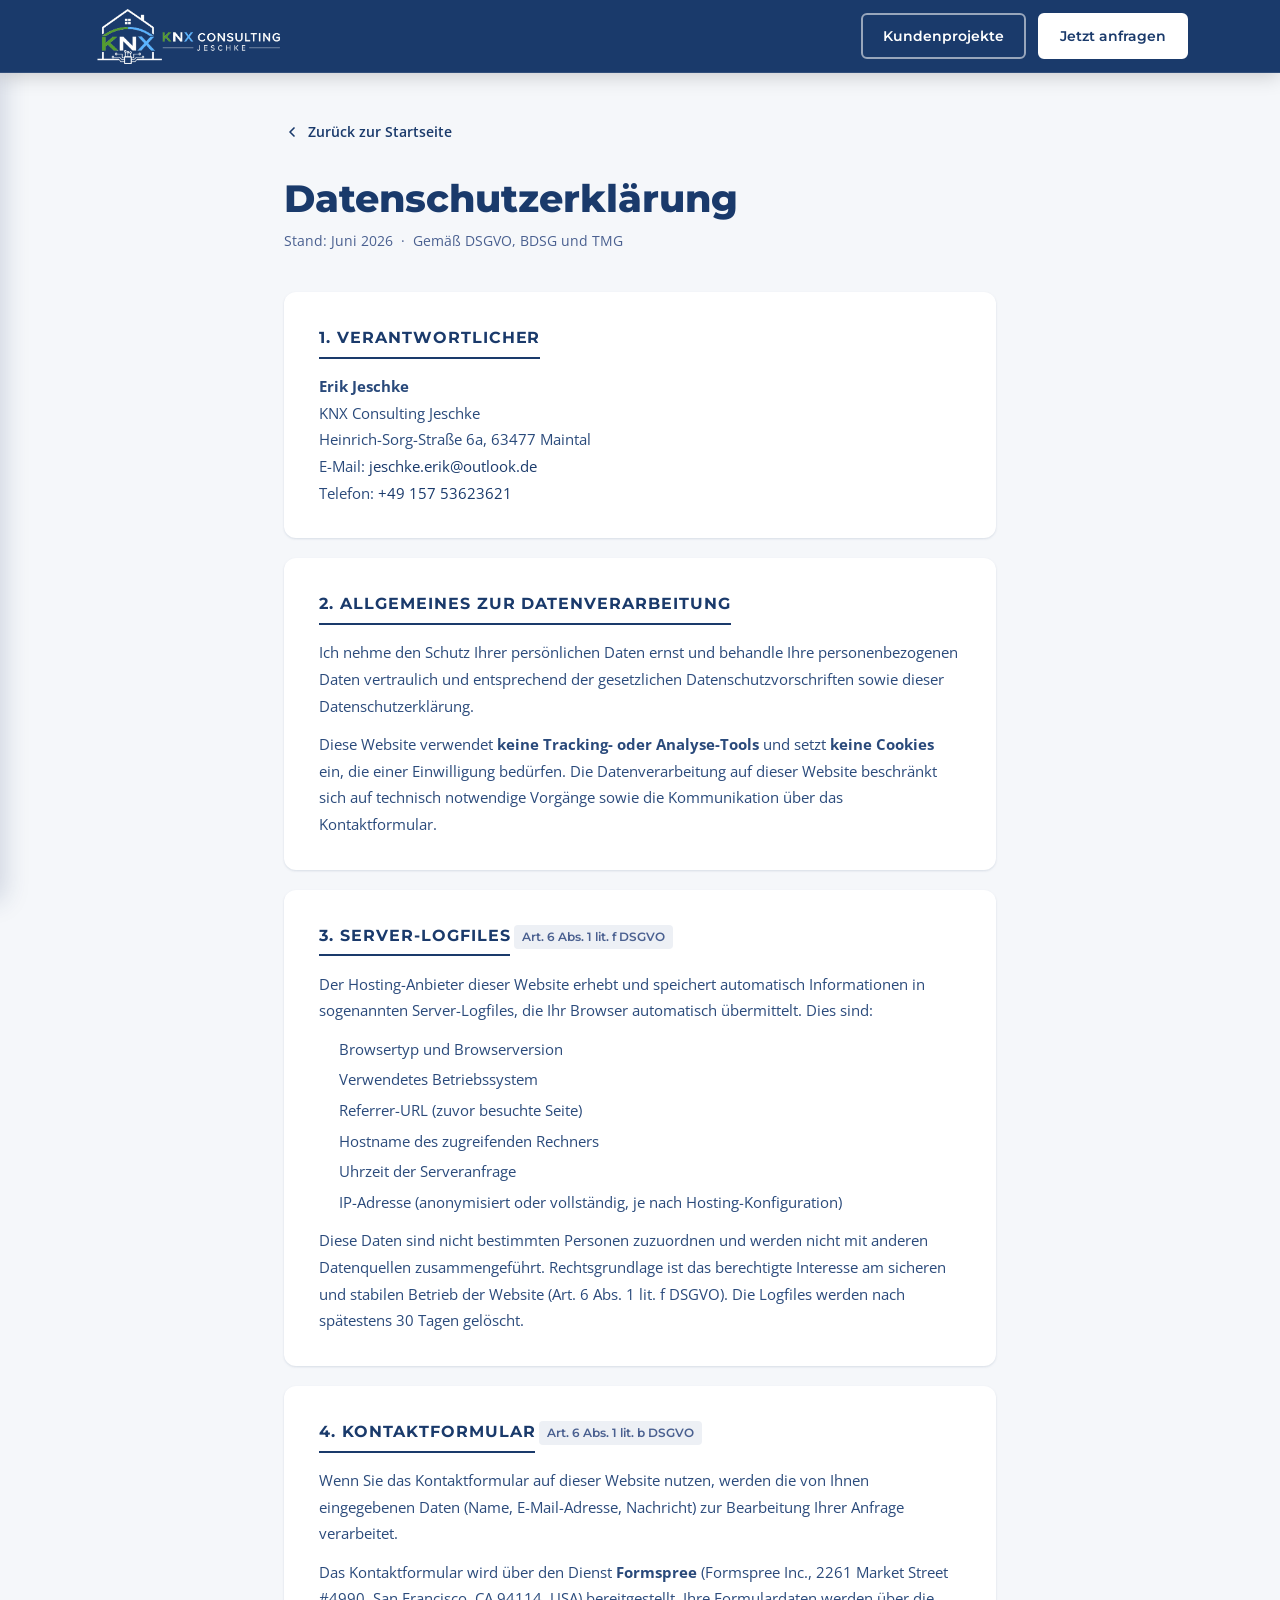
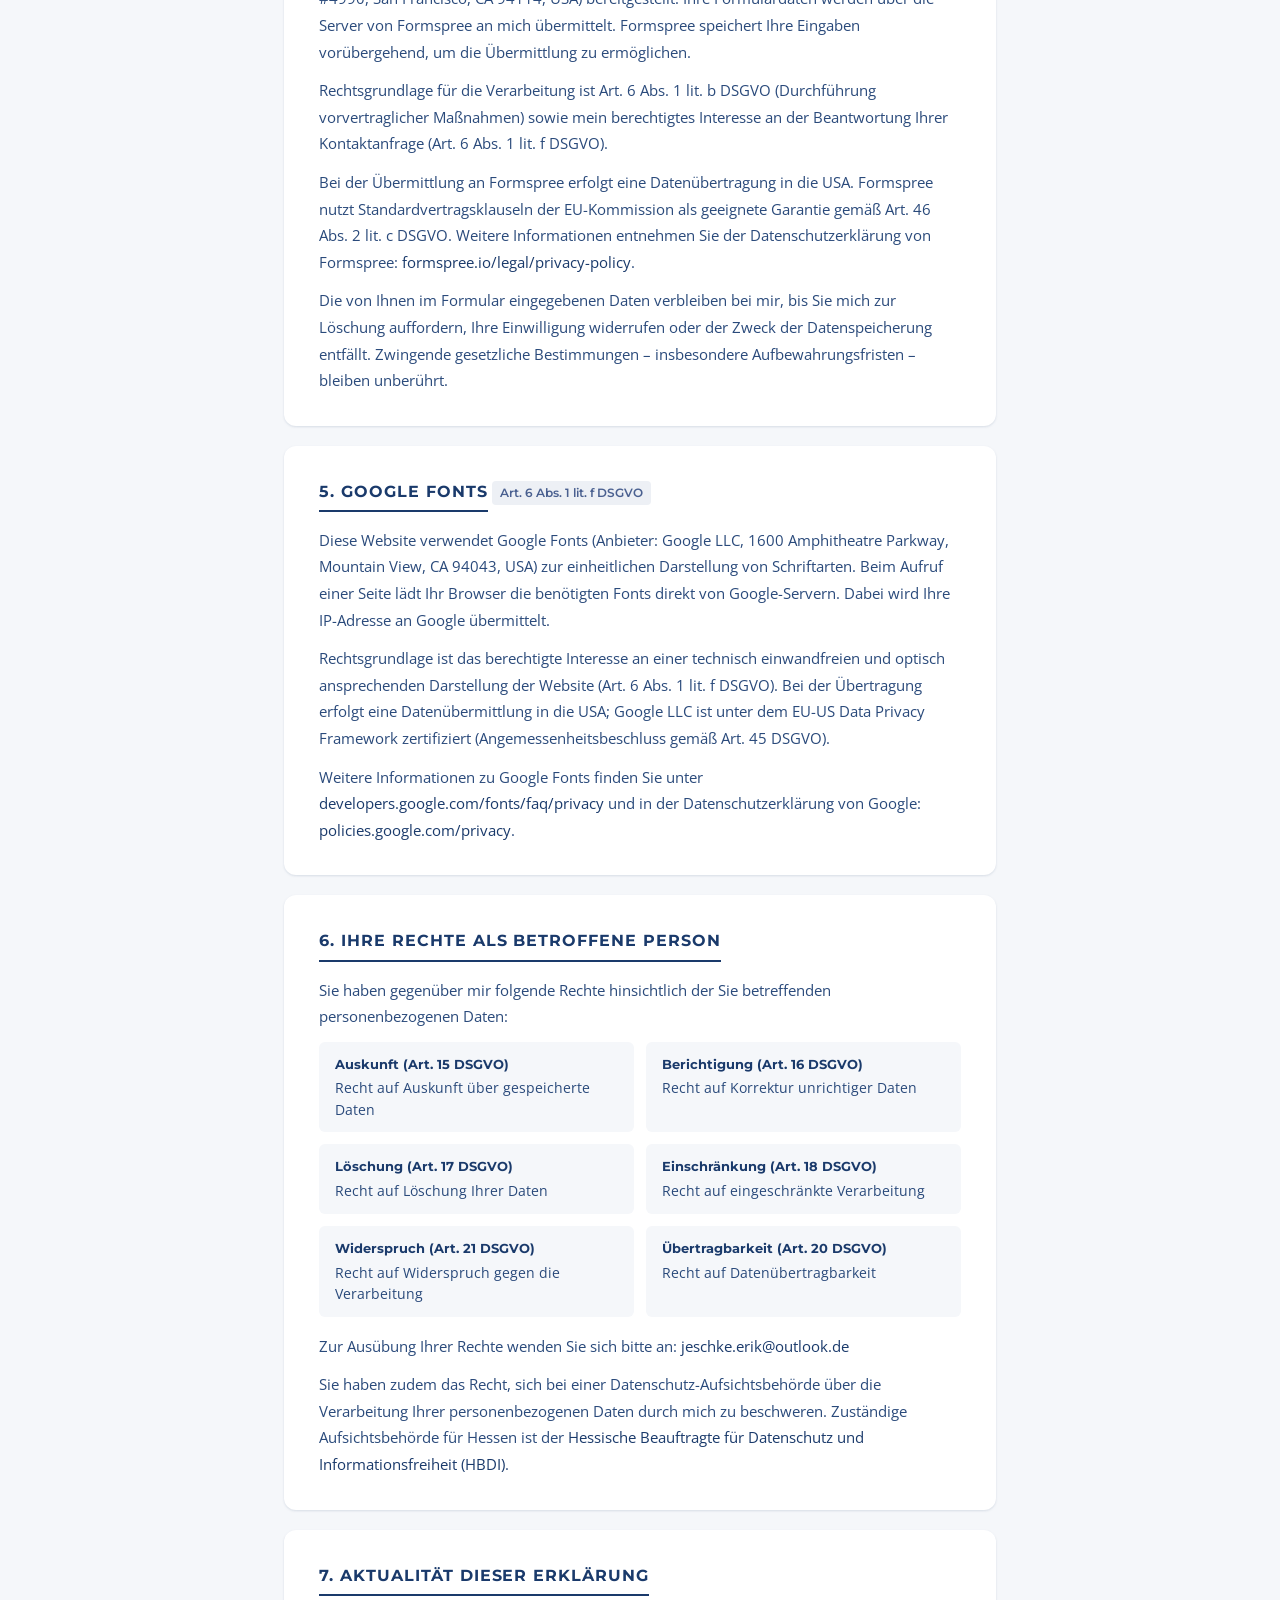
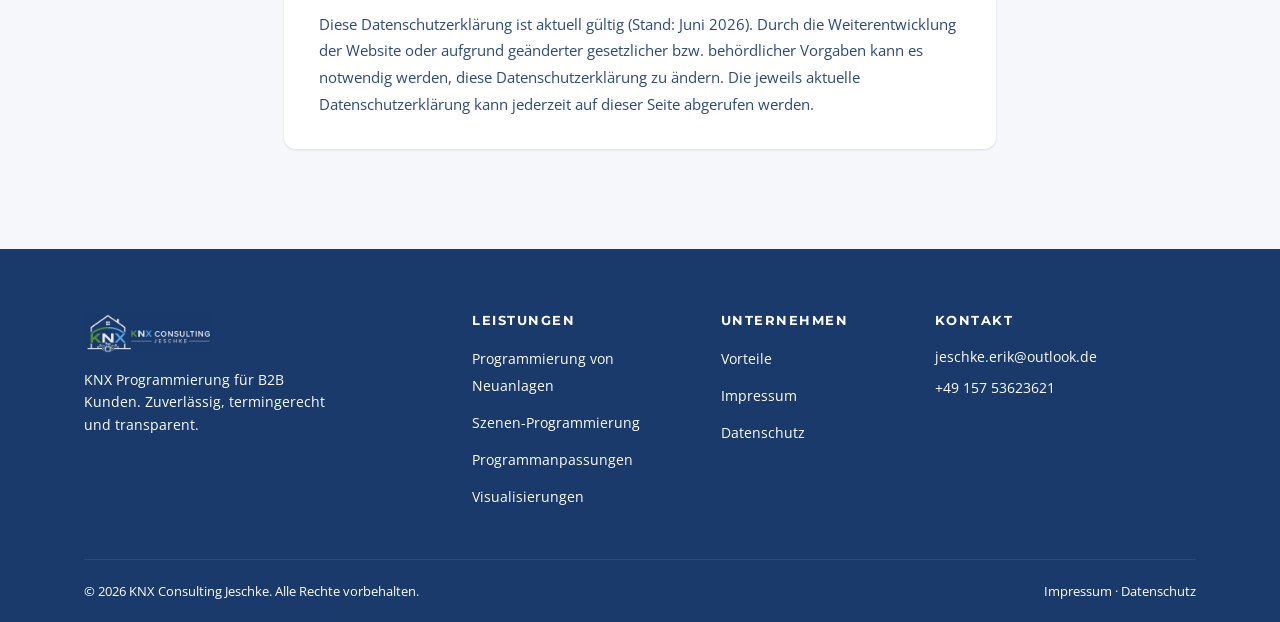
==== datenschutz.html @ ccdf9602 "B2B-Rebranding: neuer Hero-Header und Leistungen angepasst Header, Meta-Tags und Footer-Texte auf "K" ====
<!DOCTYPE html>
<html lang="de">
<head>
    <meta charset="UTF-8">
    <meta name="viewport" content="width=device-width, initial-scale=1.0">
    <link rel="icon" type="image/png" href="assets/logo-square.png">
    <link rel="apple-touch-icon" href="assets/logo-square.png">
    <title>Datenschutzerklärung | KNX Consulting Jeschke</title>
    <meta name="description" content="Datenschutzerklärung von KNX Consulting Jeschke gemäß DSGVO.">
    <meta name="robots" content="noindex, follow">
    <meta name="theme-color" content="#ffffff">
    <meta name="color-scheme" content="light">
    <link rel="canonical" href="https://knx-consulting-jeschke.de/datenschutz.html">
    <link rel="preconnect" href="https://fonts.googleapis.com">
    <link rel="preconnect" href="https://fonts.gstatic.com" crossorigin>
    <link href="https://fonts.googleapis.com/css2?family=Montserrat:wght@400;600;700;800&family=Open+Sans:wght@400;500;600&display=swap" rel="stylesheet">
    <link rel="stylesheet" href="style.css?v=15">
    <style>
        .legal-page {
            padding: 120px 0 80px;
            min-height: 70vh;
            background: var(--gray-50);
        }
        .legal-page .container {
            max-width: 760px;
        }
        .legal-page h1 {
            font-family: 'Montserrat', sans-serif;
            font-size: clamp(1.8rem, 4vw, 2.4rem);
            font-weight: 800;
            color: var(--navy);
            margin-bottom: 0.4rem;
        }
        .legal-page .legal-updated {
            font-size: 0.85rem;
            color: var(--text-light);
            margin-bottom: 2.5rem;
        }
        .legal-section {
            background: var(--white);
            border-radius: var(--radius-md);
            padding: 2rem 2.2rem;
            margin-bottom: 1.25rem;
            box-shadow: var(--shadow-sm);
        }
        .legal-section h2 {
            font-family: 'Montserrat', sans-serif;
            font-size: 1rem;
            font-weight: 700;
            color: var(--navy);
            text-transform: uppercase;
            letter-spacing: 0.06em;
            margin-bottom: 0.9rem;
            padding-bottom: 0.6rem;
            border-bottom: 2px solid var(--navy);
            display: inline-block;
        }
        .legal-section p {
            font-size: 0.95rem;
            color: var(--text-body);
            line-height: 1.75;
            margin-bottom: 0.75rem;
        }
        .legal-section p:last-child {
            margin-bottom: 0;
        }
        .legal-section ul {
            margin: 0.5rem 0 0.75rem 1.25rem;
            font-size: 0.95rem;
            color: var(--text-body);
            line-height: 1.75;
        }
        .legal-section ul li {
            margin-bottom: 0.25rem;
        }
        .legal-section a {
            color: var(--navy);
            text-decoration: none;
        }
        .legal-section a:hover {
            text-decoration: underline;
        }
        .legal-section .tag {
            display: inline-block;
            font-size: 0.75rem;
            font-weight: 600;
            font-family: 'Montserrat', sans-serif;
            background: var(--gray-100);
            color: var(--text-light);
            border-radius: 4px;
            padding: 2px 8px;
            margin-bottom: 0.6rem;
        }
        .legal-section .tag.green {
            background: rgba(26,58,107,0.08);
            color: var(--navy);
        }
        .legal-back {
            display: inline-flex;
            align-items: center;
            gap: 0.5rem;
            margin-bottom: 2rem;
            font-size: 0.9rem;
            font-weight: 600;
            color: var(--navy);
            text-decoration: none;
            transition: var(--transition);
        }
        .legal-back:hover {
            color: var(--navy-mid);
        }
        .rights-grid {
            display: grid;
            grid-template-columns: repeat(auto-fit, minmax(220px, 1fr));
            gap: 0.75rem;
            margin-top: 0.5rem;
        }
        .right-item {
            background: var(--gray-50);
            border-radius: var(--radius-sm);
            padding: 0.8rem 1rem;
            font-size: 0.88rem;
            color: var(--text-body);
            line-height: 1.5;
        }
        .right-item strong {
            display: block;
            color: var(--navy);
            font-family: 'Montserrat', sans-serif;
            font-size: 0.82rem;
            margin-bottom: 0.2rem;
        }
    </style>
</head>
<body>

    <!-- NAVIGATION -->
    <nav class="navbar scrolled" id="navbar">
        <div class="nav-container">
            <a href="index.html" class="nav-logo">
                <img src="assets/logo-wide-blue.png?v=2" alt="KNX Consulting Jeschke">
            </a>
            <div class="nav-actions">
                <a href="kundenprojekte.html" class="nav-btn-ghost">Kundenprojekte</a>
                <a href="index.html#kontakt" class="nav-btn-primary">Jetzt anfragen</a>
            </div>
            <button class="nav-toggle" id="navToggle" aria-label="Menü öffnen" aria-expanded="false">
                <span></span><span></span><span></span>
            </button>
        </div>
    </nav>
    <div class="nav-overlay" id="navOverlay"></div>
    <div class="nav-drawer" id="navDrawer">
        <div class="nav-drawer-header">
            <img src="assets/logo-wide-blue.png?v=2" alt="KNX Consulting Jeschke" class="nav-drawer-logo">
            <button class="nav-drawer-close" id="navClose" aria-label="Menü schließen">✕</button>
        </div>
        <nav class="nav-drawer-links">
            <a href="kundenprojekte.html" class="nav-drawer-link">Kundenprojekte</a>
            <a href="index.html#kontakt" class="nav-drawer-link primary">Jetzt anfragen</a>
        </nav>
    </div>

    <main class="legal-page">
        <div class="container">

            <a href="index.html" class="legal-back">
                <svg width="16" height="16" viewBox="0 0 24 24" fill="none" stroke="currentColor" stroke-width="2.5" stroke-linecap="round" stroke-linejoin="round"><polyline points="15 18 9 12 15 6"/></svg>
                Zurück zur Startseite
            </a>

            <h1>Datenschutzerklärung</h1>
            <p class="legal-updated">Stand: Juni 2026 &nbsp;·&nbsp; Gemäß DSGVO, BDSG und TMG</p>

            <!-- 1. Verantwortlicher -->
            <div class="legal-section">
                <h2>1. Verantwortlicher</h2>
                <p>
                    <strong>Erik Jeschke</strong><br>
                    KNX Consulting Jeschke<br>
                    Heinrich-Sorg-Straße 6a, 63477 Maintal<br>
                    E-Mail: <a href="mailto:jeschke.erik@outlook.de">jeschke.erik@outlook.de</a><br>
                    Telefon: <a href="tel:+4915753623621">+49 157 53623621</a>
                </p>
            </div>

            <!-- 2. Allgemeines -->
            <div class="legal-section">
                <h2>2. Allgemeines zur Datenverarbeitung</h2>
                <p>Ich nehme den Schutz Ihrer persönlichen Daten ernst und behandle Ihre personenbezogenen Daten vertraulich und entsprechend der gesetzlichen Datenschutzvorschriften sowie dieser Datenschutzerklärung.</p>
                <p>Diese Website verwendet <strong>keine Tracking- oder Analyse-Tools</strong> und setzt <strong>keine Cookies</strong> ein, die einer Einwilligung bedürfen. Die Datenverarbeitung auf dieser Website beschränkt sich auf technisch notwendige Vorgänge sowie die Kommunikation über das Kontaktformular.</p>
            </div>

            <!-- 3. Server-Logfiles -->
            <div class="legal-section">
                <h2>3. Server-Logfiles</h2>
                <span class="tag">Art. 6 Abs. 1 lit. f DSGVO</span>
                <p>Der Hosting-Anbieter dieser Website erhebt und speichert automatisch Informationen in sogenannten Server-Logfiles, die Ihr Browser automatisch übermittelt. Dies sind:</p>
                <ul>
                    <li>Browsertyp und Browserversion</li>
                    <li>Verwendetes Betriebssystem</li>
                    <li>Referrer-URL (zuvor besuchte Seite)</li>
                    <li>Hostname des zugreifenden Rechners</li>
                    <li>Uhrzeit der Serveranfrage</li>
                    <li>IP-Adresse (anonymisiert oder vollständig, je nach Hosting-Konfiguration)</li>
                </ul>
                <p>Diese Daten sind nicht bestimmten Personen zuzuordnen und werden nicht mit anderen Datenquellen zusammengeführt. Rechtsgrundlage ist das berechtigte Interesse am sicheren und stabilen Betrieb der Website (Art. 6 Abs. 1 lit. f DSGVO). Die Logfiles werden nach spätestens 30 Tagen gelöscht.</p>
            </div>

            <!-- 4. Kontaktformular (Formspree) -->
            <div class="legal-section">
                <h2>4. Kontaktformular</h2>
                <span class="tag">Art. 6 Abs. 1 lit. b DSGVO</span>
                <p>Wenn Sie das Kontaktformular auf dieser Website nutzen, werden die von Ihnen eingegebenen Daten (Name, E-Mail-Adresse, Nachricht) zur Bearbeitung Ihrer Anfrage verarbeitet.</p>
                <p>Das Kontaktformular wird über den Dienst <strong>Formspree</strong> (Formspree Inc., 2261 Market Street #4990, San Francisco, CA 94114, USA) bereitgestellt. Ihre Formulardaten werden über die Server von Formspree an mich übermittelt. Formspree speichert Ihre Eingaben vorübergehend, um die Übermittlung zu ermöglichen.</p>
                <p>Rechtsgrundlage für die Verarbeitung ist Art. 6 Abs. 1 lit. b DSGVO (Durchführung vorvertraglicher Maßnahmen) sowie mein berechtigtes Interesse an der Beantwortung Ihrer Kontaktanfrage (Art. 6 Abs. 1 lit. f DSGVO).</p>
                <p>Bei der Übermittlung an Formspree erfolgt eine Datenübertragung in die USA. Formspree nutzt Standardvertragsklauseln der EU-Kommission als geeignete Garantie gemäß Art. 46 Abs. 2 lit. c DSGVO. Weitere Informationen entnehmen Sie der Datenschutzerklärung von Formspree: <a href="https://formspree.io/legal/privacy-policy" target="_blank" rel="noopener noreferrer">formspree.io/legal/privacy-policy</a>.</p>
                <p>Die von Ihnen im Formular eingegebenen Daten verbleiben bei mir, bis Sie mich zur Löschung auffordern, Ihre Einwilligung widerrufen oder der Zweck der Datenspeicherung entfällt. Zwingende gesetzliche Bestimmungen – insbesondere Aufbewahrungsfristen – bleiben unberührt.</p>
            </div>

            <!-- 5. Google Fonts -->
            <div class="legal-section">
                <h2>5. Google Fonts</h2>
                <span class="tag">Art. 6 Abs. 1 lit. f DSGVO</span>
                <p>Diese Website verwendet Google Fonts (Anbieter: Google LLC, 1600 Amphitheatre Parkway, Mountain View, CA 94043, USA) zur einheitlichen Darstellung von Schriftarten. Beim Aufruf einer Seite lädt Ihr Browser die benötigten Fonts direkt von Google-Servern. Dabei wird Ihre IP-Adresse an Google übermittelt.</p>
                <p>Rechtsgrundlage ist das berechtigte Interesse an einer technisch einwandfreien und optisch ansprechenden Darstellung der Website (Art. 6 Abs. 1 lit. f DSGVO). Bei der Übertragung erfolgt eine Datenübermittlung in die USA; Google LLC ist unter dem EU-US Data Privacy Framework zertifiziert (Angemessenheitsbeschluss gemäß Art. 45 DSGVO).</p>
                <p>Weitere Informationen zu Google Fonts finden Sie unter <a href="https://developers.google.com/fonts/faq/privacy" target="_blank" rel="noopener noreferrer">developers.google.com/fonts/faq/privacy</a> und in der Datenschutzerklärung von Google: <a href="https://policies.google.com/privacy" target="_blank" rel="noopener noreferrer">policies.google.com/privacy</a>.</p>
            </div>

            <!-- 6. Ihre Rechte -->
            <div class="legal-section">
                <h2>6. Ihre Rechte als betroffene Person</h2>
                <p>Sie haben gegenüber mir folgende Rechte hinsichtlich der Sie betreffenden personenbezogenen Daten:</p>
                <div class="rights-grid">
                    <div class="right-item">
                        <strong>Auskunft (Art. 15 DSGVO)</strong>
                        Recht auf Auskunft über gespeicherte Daten
                    </div>
                    <div class="right-item">
                        <strong>Berichtigung (Art. 16 DSGVO)</strong>
                        Recht auf Korrektur unrichtiger Daten
                    </div>
                    <div class="right-item">
                        <strong>Löschung (Art. 17 DSGVO)</strong>
                        Recht auf Löschung Ihrer Daten
                    </div>
                    <div class="right-item">
                        <strong>Einschränkung (Art. 18 DSGVO)</strong>
                        Recht auf eingeschränkte Verarbeitung
                    </div>
                    <div class="right-item">
                        <strong>Widerspruch (Art. 21 DSGVO)</strong>
                        Recht auf Widerspruch gegen die Verarbeitung
                    </div>
                    <div class="right-item">
                        <strong>Übertragbarkeit (Art. 20 DSGVO)</strong>
                        Recht auf Datenübertragbarkeit
                    </div>
                </div>
                <p style="margin-top: 1rem;">Zur Ausübung Ihrer Rechte wenden Sie sich bitte an: <a href="mailto:jeschke.erik@outlook.de">jeschke.erik@outlook.de</a></p>
                <p>Sie haben zudem das Recht, sich bei einer Datenschutz-Aufsichtsbehörde über die Verarbeitung Ihrer personenbezogenen Daten durch mich zu beschweren. Zuständige Aufsichtsbehörde für Hessen ist der <a href="https://datenschutz.hessen.de" target="_blank" rel="noopener noreferrer">Hessische Beauftragte für Datenschutz und Informationsfreiheit (HBDI)</a>.</p>
            </div>

            <!-- 7. Aktualität -->
            <div class="legal-section">
                <h2>7. Aktualität dieser Erklärung</h2>
                <p>Diese Datenschutzerklärung ist aktuell gültig (Stand: Juni 2026). Durch die Weiterentwicklung der Website oder aufgrund geänderter gesetzlicher bzw. behördlicher Vorgaben kann es notwendig werden, diese Datenschutzerklärung zu ändern. Die jeweils aktuelle Datenschutzerklärung kann jederzeit auf dieser Seite abgerufen werden.</p>
            </div>

        </div>
    </main>

    <!-- FOOTER -->
    <footer class="footer">
        <div class="container">
            <div class="footer-grid">
                <div class="footer-brand">
                    <img src="assets/logo-wide-blue.png?v=2" alt="KNX Consulting Jeschke" class="footer-logo">
                    <p>KNX Programmierung für B2B Kunden. Zuverlässig, termingerecht und transparent.</p>
                </div>
                <div class="footer-links">
                    <h4>Leistungen</h4>
                    <ul>
                        <li><a href="index.html#leistungen">Programmierung von Neuanlagen</a></li>
                        <li><a href="index.html#leistungen">Szenen-Programmierung</a></li>
                        <li><a href="index.html#leistungen">Programmanpassungen</a></li>
                        <li><a href="index.html#leistungen">Visualisierungen</a></li>
                    </ul>
                </div>
                <div class="footer-links">
                    <h4>Unternehmen</h4>
                    <ul>
                        <li><a href="index.html#vorteile">Vorteile</a></li>
                        <li><a href="impressum.html">Impressum</a></li>
                        <li><a href="datenschutz.html">Datenschutz</a></li>
                    </ul>
                </div>
                <div class="footer-contact">
                    <h4>Kontakt</h4>
                    <p><a href="mailto:jeschke.erik@outlook.de">jeschke.erik@outlook.de</a></p>
                    <p><a href="tel:+4915753623621">+49 157 53623621</a></p>
                </div>
            </div>
            <div class="footer-bottom">
                <p>&copy; <span id="year"></span> KNX Consulting Jeschke. Alle Rechte vorbehalten.</p>
                <p class="footer-legal"><a href="impressum.html">Impressum</a> · <a href="datenschutz.html">Datenschutz</a></p>
            </div>
        </div>
    </footer>

    <script>
        document.getElementById('year').textContent = new Date().getFullYear();

        const navToggle = document.getElementById('navToggle');
        const navLinks = document.getElementById('navLinks');
        if (navToggle && navLinks) {
            navToggle.addEventListener('click', () => {
                const isOpen = navLinks.classList.toggle('open');
                navToggle.setAttribute('aria-expanded', isOpen);
            });
        }
    </script>
</body>
</html>
---- style.css ----
/* ============================================================
   CSS VARIABLES & RESET
============================================================ */
:root {
    --navy:        #1A3A6B;
    --navy-dark:   #132d55;
    --navy-mid:    #1e4278;
    --white:       #FFFFFF;
    --gray-50:     #F5F7FA;
    --gray-100:    #EDF0F5;
    --gray-200:    #D4D9E3;
    --gray-500:    #6B7280;
    --gray-700:    #374151;
    --text-main:   #1A3A6B;
    --text-body:   #2a4a7b;
    --text-light:  #4a6090;
    --radius-sm:   6px;
    --radius-md:   12px;
    --radius-lg:   20px;
    --shadow-sm:   0 1px 3px rgba(26,58,107,0.08), 0 1px 2px rgba(26,58,107,0.06);
    --shadow-md:   0 4px 16px rgba(26,58,107,0.10), 0 2px 6px rgba(26,58,107,0.08);
    --shadow-lg:   0 10px 40px rgba(26,58,107,0.14), 0 4px 12px rgba(26,58,107,0.08);
    --shadow-card: 0 2px 12px rgba(26,58,107,0.08);
    --transition:  all 0.25s cubic-bezier(0.4, 0, 0.2, 1);
    --transition-slow: all 0.4s cubic-bezier(0.4, 0, 0.2, 1);
    --nav-height:  72px;
}

section + section {
    border-top: 1px solid var(--gray-200);
}

*, *::before, *::after {
    box-sizing: border-box;
    margin: 0;
    padding: 0;
}

html {
    scroll-behavior: smooth;
    scroll-padding-top: calc(var(--nav-height) + env(safe-area-inset-top, 0px));
    -webkit-text-size-adjust: 100%;
    background: #ffffff;
    color-scheme: light;
}

body {
    font-family: 'Open Sans', sans-serif;
    font-size: 16px;
    line-height: 1.7;
    color: var(--text-body);
    background: var(--white);
    overflow-x: hidden;
    overscroll-behavior: none;
}

img {
    max-width: 100%;
    height: auto;
    display: block;
}

a {
    color: var(--navy);
    text-decoration: none;
    transition: var(--transition);
}

a:hover {
    color: var(--navy-mid);
}

h1, h2, h3, h4 {
    font-family: 'Montserrat', sans-serif;
    color: var(--text-main);
    line-height: 1.2;
    font-weight: 700;
}

ul {
    list-style: none;
}

/* ============================================================
   UTILITY
============================================================ */
.container {
    max-width: 1160px;
    margin: 0 auto;
    padding: 0 24px;
}

.section-header {
    text-align: center;
    max-width: 640px;
    margin: 0 auto 56px;
}

.section-eyebrow {
    font-family: 'Montserrat', sans-serif;
    font-size: 12px;
    font-weight: 700;
    letter-spacing: 2px;
    text-transform: uppercase;
    color: var(--navy);
    margin-bottom: 12px;
}

.section-header h2 {
    font-size: clamp(1.6rem, 3vw, 2.25rem);
    color: var(--text-main);
    margin-bottom: 16px;
}

.section-sub {
    font-size: 1.05rem;
    color: var(--text-light);
}

/* ============================================================
   SCROLL ANIMATIONS
============================================================ */
.reveal {
    opacity: 0;
    transform: translateY(28px);
    transition: opacity 0.6s cubic-bezier(0.4, 0, 0.2, 1),
                transform 0.6s cubic-bezier(0.4, 0, 0.2, 1);
}

.reveal.visible {
    opacity: 1;
    transform: translateY(0);
}

.fade-in {
    animation: fadeInUp 0.9s cubic-bezier(0.4, 0, 0.2, 1) both;
}

@keyframes fadeInUp {
    from { opacity: 0; transform: translateY(40px); }
    to   { opacity: 1; transform: translateY(0); }
}

/* ============================================================
   BUTTONS
============================================================ */
.btn {
    display: inline-flex;
    align-items: center;
    gap: 8px;
    padding: 14px 28px;
    border-radius: var(--radius-sm);
    font-family: 'Montserrat', sans-serif;
    font-size: 0.95rem;
    font-weight: 600;
    cursor: pointer;
    border: 2px solid transparent;
    transition: var(--transition);
    text-decoration: none;
    white-space: nowrap;
}

/* Primary: auf weißem Hintergrund → marineblaue Schaltfläche, weißer Text */
.btn-primary {
    background: var(--navy);
    color: var(--white);
    border-color: var(--navy);
}

.btn-primary:hover {
    background: var(--navy-mid);
    border-color: var(--navy-mid);
    color: var(--white);
    transform: translateY(-2px);
    box-shadow: 0 8px 24px rgba(26, 58, 107, 0.3);
}

/* Outline: Sekundär-Button auf weißem Hintergrund → transparenter Hintergrund, marineblaue Schrift & Rand */
.btn-outline {
    background: transparent;
    color: var(--navy);
    border-color: var(--navy);
}

.btn-outline:hover {
    background: var(--navy);
    border-color: var(--navy);
    color: var(--white);
    transform: translateY(-2px);
}

.btn-full {
    width: 100%;
    justify-content: center;
}

/* SEO-Region: marineblaue Hintergründe → primäre Buttons weiß */
.seo-region .btn-primary {
    background: var(--white);
    color: var(--navy);
    border-color: var(--white);
}

.seo-region .btn-primary:hover {
    background: rgba(255,255,255,0.9);
    color: var(--navy);
    border-color: var(--white);
    transform: translateY(-2px);
    box-shadow: 0 8px 24px rgba(0,0,0,0.15);
}

/* ============================================================
   NAVBAR
============================================================ */
.navbar {
    position: fixed;
    top: 0;
    left: 0;
    right: 0;
    z-index: 1000;
    background: var(--navy);
    border-bottom: 1px solid rgba(255,255,255,0.1);
    box-shadow: 0 2px 12px rgba(0,0,0,0.15);
    padding-top: env(safe-area-inset-top, 0px);
    transition: box-shadow 0.3s ease;
}

.navbar.scrolled {
    box-shadow: 0 2px 20px rgba(0,0,0,0.2);
}

.nav-container {
    max-width: 1160px;
    margin: 0 auto;
    padding: 0 32px;
    height: var(--nav-height);
    display: flex;
    align-items: center;
    justify-content: space-between;
    gap: 24px;
}

.nav-logo {
    flex-shrink: 0;
    display: flex;
    align-items: center;
    text-decoration: none;
}

.nav-logo img {
    height: 60px;
    width: auto;
    display: block;
}

.nav-actions {
    display: flex;
    align-items: center;
    gap: 12px;
    flex-shrink: 0;
}

.nav-toggle {
    display: none;
    flex-direction: column;
    gap: 5px;
    background: none;
    border: none;
    cursor: pointer;
    padding: 8px;
    border-radius: var(--radius-sm);
    transition: var(--transition);
    flex-shrink: 0;
}

.nav-toggle span {
    display: block;
    width: 26px;
    height: 2.5px;
    background: var(--white);
    border-radius: 2px;
    transition: var(--transition);
}

.nav-toggle.active span:nth-child(1) { transform: translateY(7.5px) rotate(45deg); }
.nav-toggle.active span:nth-child(2) { opacity: 0; transform: scaleX(0); }
.nav-toggle.active span:nth-child(3) { transform: translateY(-7.5px) rotate(-45deg); }

.nav-overlay {
    display: none;
    position: fixed;
    inset: 0;
    background: rgba(0,0,0,0.45);
    z-index: 998;
}

.nav-overlay.open {
    display: block;
}

.nav-drawer {
    position: fixed;
    top: 0;
    left: 0;
    width: 75vw;
    max-width: 320px;
    height: 100%;
    background: var(--white);
    z-index: 999;
    transform: translateX(-100%);
    transition: transform 0.3s cubic-bezier(0.4, 0, 0.2, 1);
    display: flex;
    flex-direction: column;
    box-shadow: 4px 0 24px rgba(26,58,107,0.18);
}

.nav-drawer.open {
    transform: translateX(0);
}

.nav-drawer-header {
    display: flex;
    align-items: center;
    justify-content: space-between;
    padding: 20px 20px 16px;
    border-bottom: 1px solid var(--gray-100);
}

.nav-drawer-logo {
    height: 38px;
    width: auto;
}

.nav-drawer-close {
    background: none;
    border: none;
    font-size: 1.4rem;
    font-weight: 700;
    color: var(--navy);
    cursor: pointer;
    padding: 4px 8px;
    line-height: 1;
    transition: var(--transition);
}

.nav-drawer-close:hover {
    color: var(--navy-mid);
}

.nav-drawer-links {
    display: flex;
    flex-direction: column;
}

.nav-drawer-link {
    padding: 18px 24px;
    font-family: 'Montserrat', sans-serif;
    font-size: 1rem;
    font-weight: 600;
    color: var(--navy);
    text-decoration: none;
    border-bottom: 1px solid var(--gray-100);
    transition: var(--transition);
    display: block;
}

.nav-drawer-link:hover {
    background: var(--gray-50);
    color: var(--navy-mid);
}

.nav-drawer-link.primary {
    color: var(--navy);
}

.nav-btn-ghost {
    padding: 9px 20px;
    border: 2px solid rgba(255,255,255,0.55);
    color: var(--white);
    border-radius: var(--radius-sm);
    font-family: 'Montserrat', sans-serif;
    font-size: 0.9rem;
    font-weight: 600;
    text-decoration: none;
    transition: var(--transition);
    white-space: nowrap;
}

.nav-btn-ghost:hover {
    background: var(--white);
    border-color: var(--white);
    color: var(--navy);
}

.nav-btn-primary {
    padding: 9px 20px;
    background: var(--white);
    color: var(--navy);
    border-radius: var(--radius-sm);
    font-family: 'Montserrat', sans-serif;
    font-size: 0.9rem;
    font-weight: 600;
    border: 2px solid var(--white);
    text-decoration: none;
    transition: var(--transition);
    white-space: nowrap;
}

.nav-btn-primary:hover {
    background: rgba(255,255,255,0.9);
    border-color: rgba(255,255,255,0.9);
    color: var(--navy);
    transform: translateY(-1px);
    box-shadow: 0 4px 12px rgba(0,0,0,0.15);
}

@media (max-width: 768px) {
    :root {
        --nav-height: 68px;
    }

    .nav-container {
        padding: 0 16px;
        gap: 12px;
    }

    .nav-logo img {
        height: 45px;
    }

    /* Desktop-Buttons ausblenden */
    .nav-actions {
        display: none;
    }

    /* Burger-Button einblenden */
    .nav-toggle {
        display: flex;
    }
}

/* ============================================================
   HERO
============================================================ */
.hero {
    position: relative;
    min-height: 100vh;
    background: var(--white);
    display: flex;
    align-items: center;
    overflow: hidden;
    padding: calc(var(--nav-height) + env(safe-area-inset-top, 0px) + 40px) 24px 80px;
}

.hero::after {
    content: '';
    position: absolute;
    bottom: 0;
    left: 0;
    right: 0;
    height: 120px;
    background: linear-gradient(to bottom, transparent, rgba(26,58,107,0.04));
    pointer-events: none;
}

.hero-circuit {
    position: absolute;
    inset: 0;
    pointer-events: none;
    overflow: hidden;
}

.circuit-svg {
    width: 100%;
    height: 100%;
    object-fit: cover;
}

.hero-content {
    position: relative;
    z-index: 1;
    max-width: 720px;
    margin: 0 auto;
    text-align: center;
    animation-delay: 0.1s;
}

.hero-eyebrow {
    font-family: 'Montserrat', sans-serif;
    font-size: 12px;
    font-weight: 700;
    letter-spacing: 2.5px;
    text-transform: uppercase;
    color: var(--text-light);
    margin-bottom: 20px;
}

.hero h1 {
    font-size: clamp(2rem, 5vw, 3.5rem);
    font-weight: 800;
    color: var(--text-main);
    margin-bottom: 24px;
    line-height: 1.15;
}

.hero-accent {
    color: var(--navy);
}

.hero-sub {
    font-size: clamp(1rem, 2vw, 1.15rem);
    color: var(--text-body);
    margin-bottom: 40px;
    max-width: 560px;
    margin-left: auto;
    margin-right: auto;
    line-height: 1.7;
}

.hero-ctas {
    display: flex;
    gap: 16px;
    justify-content: center;
    flex-wrap: wrap;
}

.hero-scroll-indicator {
    position: absolute;
    bottom: 36px;
    left: 50%;
    transform: translateX(-50%);
    z-index: 2;
}

.hero-scroll-indicator span {
    display: block;
    width: 24px;
    height: 40px;
    border: 2px solid rgba(26,58,107,0.25);
    border-radius: 12px;
    position: relative;
}

.hero-scroll-indicator span::before {
    content: '';
    position: absolute;
    top: 6px;
    left: 50%;
    transform: translateX(-50%);
    width: 4px;
    height: 8px;
    background: rgba(26,58,107,0.45);
    border-radius: 2px;
    animation: scrollBob 1.8s ease-in-out infinite;
}

@keyframes scrollBob {
    0%, 100% { transform: translateX(-50%) translateY(0); opacity: 1; }
    50%       { transform: translateX(-50%) translateY(12px); opacity: 0.3; }
}

/* ============================================================
   SERVICES
============================================================ */
.services {
    padding: 96px 0;
    background: var(--white);
}

.service-grid {
    display: grid;
    grid-template-columns: repeat(2, 1fr);
    gap: 28px;
    max-width: 900px;
    margin: 0 auto;
}

.service-card {
    background: var(--white);
    border: 1px solid var(--gray-200);
    border-radius: var(--radius-md);
    padding: 32px 28px;
    transition: var(--transition-slow);
    position: relative;
    overflow: hidden;
}

.service-card::before {
    content: '';
    position: absolute;
    top: 0;
    left: 0;
    right: 0;
    height: 3px;
    background: var(--navy);
    opacity: 0;
    transition: opacity 0.3s ease;
}

.service-card:hover {
    transform: translateY(-6px);
    box-shadow: var(--shadow-lg);
    border-color: var(--gray-200);
}

.service-card:hover::before {
    opacity: 1;
}

.service-card-highlight {
    background: linear-gradient(160deg, var(--navy) 0%, var(--navy-mid) 100%);
    border-color: transparent;
}

.service-card-highlight h3,
.service-card-highlight p,
.service-card-highlight .service-list li {
    color: rgba(255,255,255,0.9);
}

.service-card-highlight .service-icon {
    background: rgba(255,255,255,0.15);
    color: var(--white);
}

.service-card-highlight::before {
    background: rgba(255,255,255,0.35);
    opacity: 1;
}

.service-card-header {
    display: flex;
    align-items: flex-start;
    gap: 16px;
    margin-bottom: 16px;
    flex-wrap: wrap;
}

.service-icon {
    width: 52px;
    height: 52px;
    background: var(--gray-50);
    border-radius: var(--radius-sm);
    display: flex;
    align-items: center;
    justify-content: center;
    color: var(--navy);
    flex-shrink: 0;
    transition: var(--transition);
}

.service-card:hover .service-icon {
    background: rgba(26,58,107,0.1);
    color: var(--navy);
}

.service-card h3 {
    font-size: 1.05rem;
    color: var(--text-main);
    padding-top: 4px;
    flex: 1;
    min-width: 0;
}

.badge {
    display: inline-block;
    background: var(--navy);
    color: var(--white);
    font-family: 'Montserrat', sans-serif;
    font-size: 10px;
    font-weight: 700;
    letter-spacing: 0.5px;
    text-transform: uppercase;
    padding: 3px 8px;
    border-radius: 4px;
    margin-top: 2px;
    flex-shrink: 0;
}

.service-card p {
    font-size: 0.9rem;
    color: var(--text-body);
    margin-bottom: 16px;
    line-height: 1.65;
}

.service-list {
    display: flex;
    flex-direction: column;
    gap: 8px;
    border-top: 1px solid var(--gray-100);
    padding-top: 16px;
}

.service-card-highlight .service-list {
    border-color: rgba(255,255,255,0.12);
}

.service-list li {
    display: flex;
    align-items: flex-start;
    gap: 10px;
    font-size: 0.85rem;
    color: var(--text-body);
    line-height: 1.5;
}

.service-list li::before {
    content: '';
    display: block;
    width: 6px;
    height: 6px;
    background: var(--navy);
    border-radius: 50%;
    flex-shrink: 0;
    margin-top: 6px;
}

.service-card-highlight .service-list li::before {
    background: rgba(255,255,255,0.7);
}


/* ============================================================
   WHY / VORTEILE
============================================================ */
.why {
    padding: 96px 0;
    background: var(--white);
}

.why-grid {
    display: grid;
    grid-template-columns: repeat(4, 1fr);
    gap: 24px;
}

.why-card {
    background: var(--white);
    border-radius: var(--radius-md);
    padding: 32px 24px;
    box-shadow: var(--shadow-sm);
    border: 1px solid var(--gray-100);
    text-align: center;
    transition: var(--transition-slow);
}

.why-card:hover {
    transform: translateY(-4px);
    box-shadow: var(--shadow-md);
}

.why-icon {
    width: 64px;
    height: 64px;
    background: rgba(26,58,107,0.07);
    border-radius: 50%;
    display: flex;
    align-items: center;
    justify-content: center;
    color: var(--navy);
    margin: 0 auto 20px;
    transition: var(--transition);
}

.why-card:hover .why-icon {
    background: var(--navy);
    color: var(--white);
}

.why-card h3 {
    font-size: 0.95rem;
    margin-bottom: 10px;
    color: var(--text-main);
}

.why-card p {
    font-size: 0.87rem;
    color: var(--text-light);
    line-height: 1.6;
}

/* ============================================================
   CONTACT
============================================================ */
.contact {
    padding: 96px 0;
    background: var(--white);
}

.contact-wrapper {
    display: grid;
    grid-template-columns: 1fr 1.6fr;
    gap: 56px;
    align-items: start;
}

.contact-info h3 {
    font-size: 1.25rem;
    margin-bottom: 28px;
    color: var(--text-main);
}

.contact-list {
    display: flex;
    flex-direction: column;
    gap: 20px;
    margin-bottom: 32px;
}

.contact-list li {
    display: flex;
    gap: 16px;
    align-items: flex-start;
}

.contact-icon {
    width: 40px;
    height: 40px;
    background: rgba(26,58,107,0.07);
    border-radius: var(--radius-sm);
    display: flex;
    align-items: center;
    justify-content: center;
    color: var(--navy);
    flex-shrink: 0;
}

.contact-label {
    display: block;
    font-size: 11px;
    font-family: 'Montserrat', sans-serif;
    font-weight: 700;
    letter-spacing: 1.5px;
    text-transform: uppercase;
    color: var(--text-light);
    margin-bottom: 2px;
}

.contact-list a,
.contact-list span {
    font-size: 0.95rem;
    color: var(--text-main);
    font-weight: 500;
}

.contact-list a:hover {
    color: var(--navy-mid);
}

.contact-note {
    background: rgba(26,58,107,0.04);
    border: 1px solid rgba(26,58,107,0.1);
    border-radius: var(--radius-md);
    padding: 16px 20px;
    display: flex;
    gap: 12px;
    align-items: flex-start;
}

.contact-note svg {
    color: var(--navy);
    flex-shrink: 0;
    margin-top: 1px;
}

.contact-note p {
    font-size: 0.87rem;
    color: var(--text-body);
    line-height: 1.55;
}

/* FORM */
.contact-form {
    background: var(--white);
    border: 1px solid var(--gray-200);
    border-radius: var(--radius-lg);
    padding: 40px;
    box-shadow: var(--shadow-md);
    display: flex;
    flex-direction: column;
    gap: 20px;
}

.form-row {
    display: grid;
    grid-template-columns: 1fr 1fr;
    gap: 20px;
}

.form-group {
    display: flex;
    flex-direction: column;
    gap: 6px;
}

.form-group label {
    font-family: 'Montserrat', sans-serif;
    font-size: 0.82rem;
    font-weight: 600;
    color: var(--text-main);
    letter-spacing: 0.3px;
}

.required {
    color: var(--navy);
}

.form-group input,
.form-group select,
.form-group textarea {
    padding: 12px 16px;
    border: 1.5px solid var(--gray-200);
    border-radius: var(--radius-sm);
    font-family: 'Open Sans', sans-serif;
    font-size: 0.93rem;
    color: var(--text-main);
    background: var(--white);
    transition: var(--transition);
    outline: none;
    appearance: none;
    -webkit-appearance: none;
}

.form-group select {
    background-image: url("data:image/svg+xml,%3Csvg xmlns='http://www.w3.org/2000/svg' width='12' height='12' viewBox='0 0 24 24' fill='none' stroke='%236B7280' stroke-width='2.5' stroke-linecap='round' stroke-linejoin='round'%3E%3Cpolyline points='6 9 12 15 18 9'%3E%3C/polyline%3E%3C/svg%3E");
    background-repeat: no-repeat;
    background-position: right 14px center;
    padding-right: 40px;
    cursor: pointer;
}

.form-group input:focus,
.form-group select:focus,
.form-group textarea:focus {
    border-color: var(--navy);
    box-shadow: 0 0 0 3px rgba(26, 58, 107, 0.1);
}

.form-group input::placeholder,
.form-group textarea::placeholder {
    color: var(--gray-500);
}

.form-group textarea {
    resize: vertical;
    min-height: 130px;
}

.form-hint {
    font-size: 0.78rem;
    color: var(--text-light);
    line-height: 1.5;
    margin-top: -4px;
}

.contact-map {
    margin-top: 24px;
}

.contact-map-link {
    display: inline-block;
    margin-top: 8px;
    font-size: 0.85rem;
    color: var(--navy);
    text-decoration: underline;
}

.contact-map-link:hover {
    color: var(--navy-mid);
}

.services-note {
    text-align: center;
    margin-top: 32px;
    color: var(--navy);
    font-size: 0.95rem;
    font-weight: 500;
}

/* ============================================================
   FOOTER
============================================================ */
.footer {
    background: var(--navy);
    color: var(--white);
    padding: 64px 0 0;
}

.footer-grid {
    display: grid;
    grid-template-columns: 2fr 1.2fr 1fr 1.5fr;
    gap: 40px;
    padding-bottom: 48px;
    border-bottom: 1px solid rgba(255,255,255,0.08);
}

.footer-logo {
    height: 40px;
    width: auto;
    margin-bottom: 16px;
    opacity: 0.9;
}

.footer-brand p {
    font-size: 0.87rem;
    line-height: 1.6;
    max-width: 260px;
}

.footer-links h4,
.footer-contact h4 {
    font-family: 'Montserrat', sans-serif;
    font-size: 0.8rem;
    font-weight: 700;
    letter-spacing: 1.5px;
    text-transform: uppercase;
    color: var(--white);
    margin-bottom: 16px;
}

.footer-links ul {
    display: flex;
    flex-direction: column;
    gap: 10px;
}

.footer-links a {
    font-size: 0.88rem;
    color: var(--white);
    transition: var(--transition);
}

.footer-contact p {
    font-size: 0.88rem;
    margin-bottom: 8px;
}

.footer-contact a {
    color: var(--white);
}

.footer-bottom {
    padding: 20px 0;
    display: flex;
    justify-content: space-between;
    align-items: center;
    gap: 16px;
    flex-wrap: wrap;
}

.footer-bottom p {
    font-size: 0.82rem;
    color: var(--white);
}

.footer-legal a {
    color: var(--white);
    font-size: 0.82rem;
}

/* ============================================================
   RESPONSIVE – TABLET (≤ 1024px)
============================================================ */
@media (max-width: 1024px) {
    .service-grid {
        grid-template-columns: repeat(2, 1fr);
        max-width: 100%;
    }

    .why-grid {
        grid-template-columns: repeat(2, 1fr);
    }

    .footer-grid {
        grid-template-columns: repeat(2, 1fr);
    }
}

/* ============================================================
   RESPONSIVE – MOBILE (≤ 768px)
============================================================ */
@media (max-width: 768px) {
    /* Sections */
    .services, .why, .contact {
        padding: 56px 0;
    }

    .section-header {
        margin-bottom: 32px;
    }

    .service-grid {
        grid-template-columns: 1fr;
        gap: 16px;
        max-width: 100%;
    }

    .service-card {
        padding: 24px 20px;
    }

    .why-grid {
        grid-template-columns: 1fr 1fr;
        gap: 14px;
    }

    .why-card {
        padding: 24px 16px;
    }

    /* Contact */
    .contact-wrapper {
        grid-template-columns: 1fr;
        gap: 28px;
    }

    .contact-form {
        padding: 28px 20px;
        box-shadow: var(--shadow-sm);
    }

    .form-row {
        grid-template-columns: 1fr;
    }

    /* FIX: iOS Safari zoomt automatisch wenn input < 16px */
    .form-group input,
    .form-group select,
    .form-group textarea {
        font-size: 16px;
    }

    /* SEO Region */
    .seo-region {
        padding: 48px 0;
    }

    .seo-region-content h2 {
        font-size: 1.3rem;
        text-align: left;
    }

    .seo-region-content p {
        font-size: 0.93rem;
        text-align: left;
    }

    .seo-region-tags {
        justify-content: flex-start;
    }

    /* Footer */
    .footer {
        padding: 48px 0 0;
    }

    .footer-grid {
        grid-template-columns: 1fr;
        gap: 28px;
        padding-bottom: 36px;
    }

    .footer-logo {
        height: 34px;
    }

    .footer-bottom {
        flex-direction: column;
        text-align: center;
        gap: 8px;
    }
}

/* ============================================================
   RESPONSIVE – SMALL MOBILE (≤ 480px)
============================================================ */
@media (max-width: 480px) {
    .container {
        padding: 0 16px;
    }

    .services, .why, .contact {
        padding: 48px 0;
    }

    .section-header {
        margin-bottom: 28px;
    }

    .why-grid {
        grid-template-columns: 1fr;
    }

    .btn {
        padding: 13px 22px;
        font-size: 0.9rem;
    }

    .contact-form {
        padding: 24px 16px;
    }
}

/* ============================================================
   FOCUS STYLES (ACCESSIBILITY)
============================================================ */
a:focus-visible,
button:focus-visible,
input:focus-visible,
select:focus-visible,
textarea:focus-visible {
    outline: 2px solid var(--navy);
    outline-offset: 3px;
}

/* ============================================================
   STAGGERED REVEAL DELAYS
============================================================ */
.service-card:nth-child(2) { transition-delay: 0.1s; }
.service-card:nth-child(3) { transition-delay: 0.2s; }
.service-card:nth-child(4) { transition-delay: 0.15s; }
.service-card:nth-child(5) { transition-delay: 0.25s; }

.why-card:nth-child(2) { transition-delay: 0.1s; }
.why-card:nth-child(3) { transition-delay: 0.2s; }
.why-card:nth-child(4) { transition-delay: 0.3s; }

@media (prefers-reduced-motion: reduce) {
    .reveal, .fade-in {
        opacity: 1;
        transform: none;
        animation: none;
        transition: none;
    }
    html { scroll-behavior: auto; }
}


/* ============================================================
   SEO REGION SECTION
============================================================ */
.seo-region {
    background: var(--navy);
    padding: 4rem 0;
    border-top: 1px solid rgba(255,255,255,0.08);
}

.seo-region-content {
    max-width: 800px;
    margin: 0 auto;
    text-align: center;
}

.seo-region-content h2 {
    font-size: clamp(1.4rem, 3vw, 1.9rem);
    color: var(--white);
    margin-bottom: 1.2rem;
}

.seo-region-content p {
    color: rgba(255,255,255,0.8);
    line-height: 1.8;
    margin-bottom: 1rem;
    font-size: 1rem;
}

.seo-region-content strong {
    color: var(--white);
}

.seo-region-tags {
    display: flex;
    flex-wrap: wrap;
    gap: 0.5rem;
    justify-content: center;
    margin-top: 1.5rem;
}

.seo-region-tags span {
    background: rgba(255,255,255,0.1);
    border: 1px solid rgba(255,255,255,0.25);
    color: rgba(255,255,255,0.9);
    padding: 0.3rem 0.8rem;
    border-radius: 999px;
    font-size: 0.85rem;
    font-weight: 500;
}
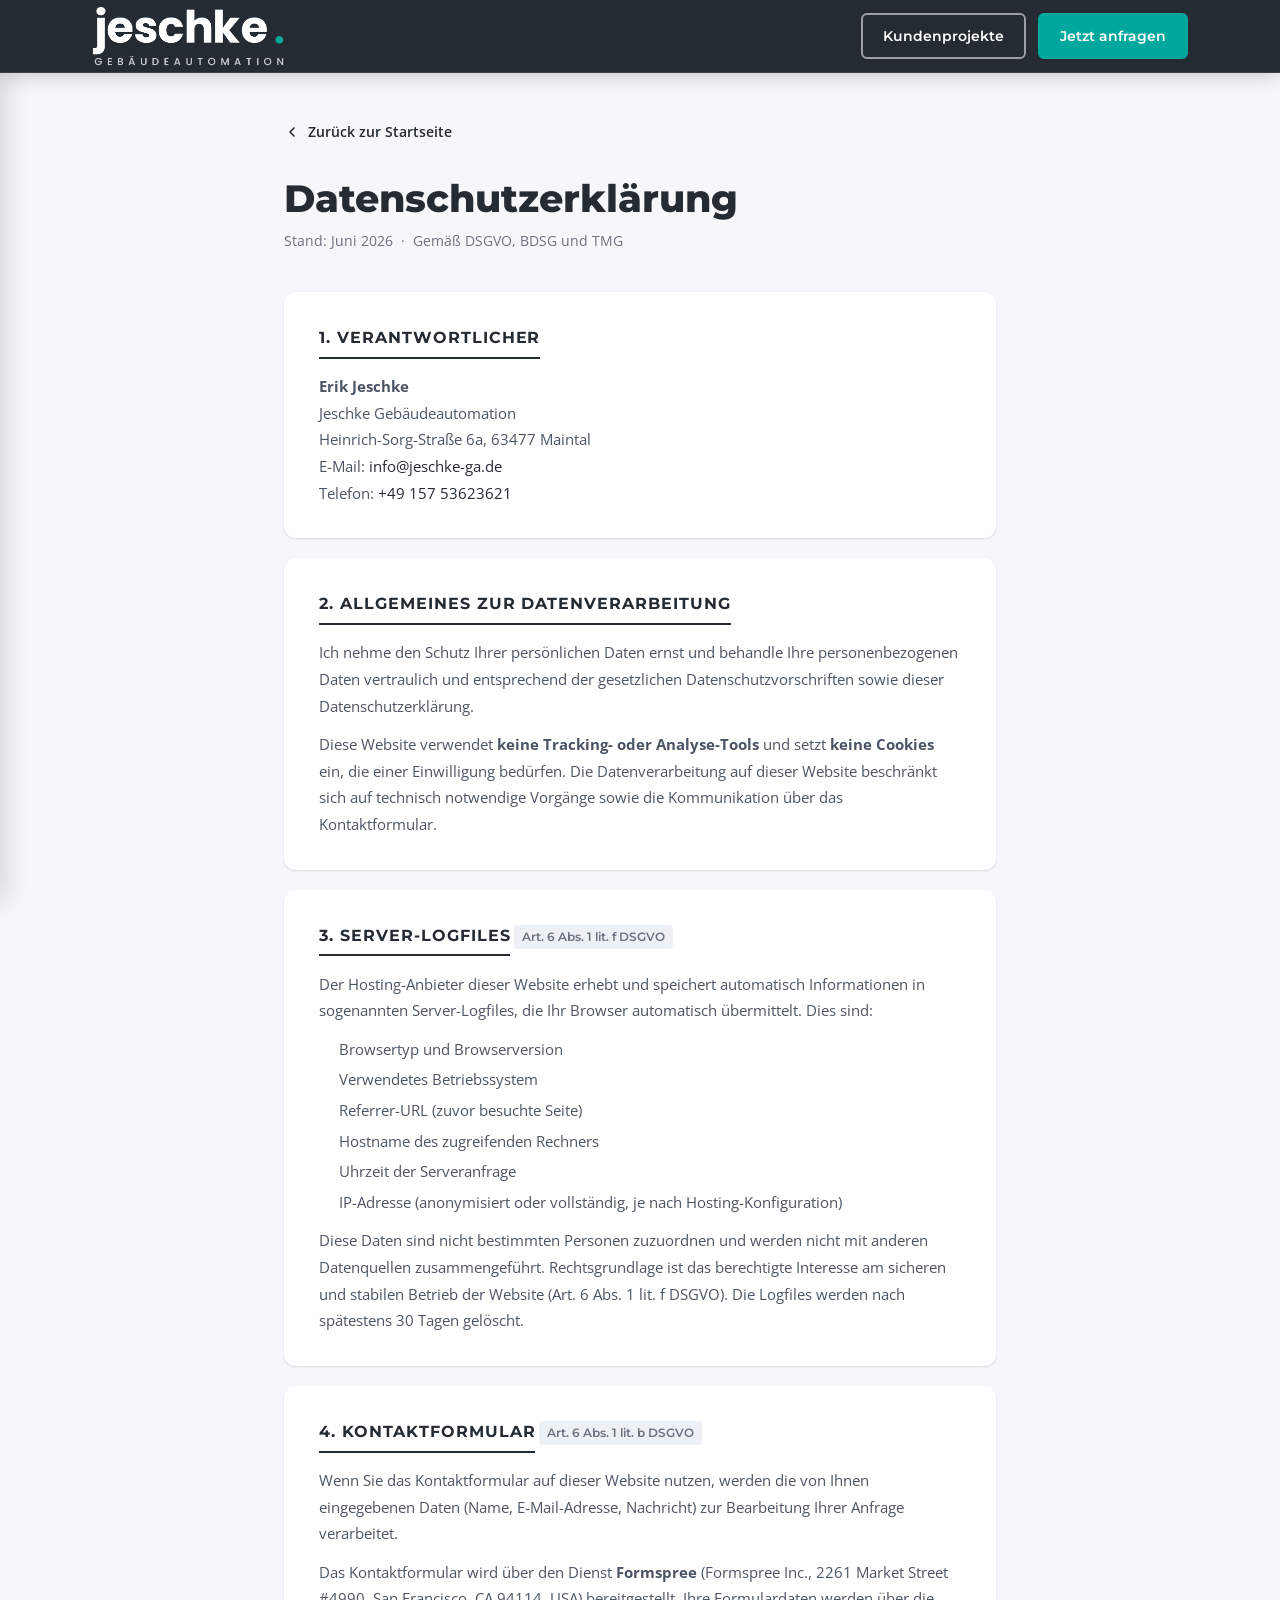
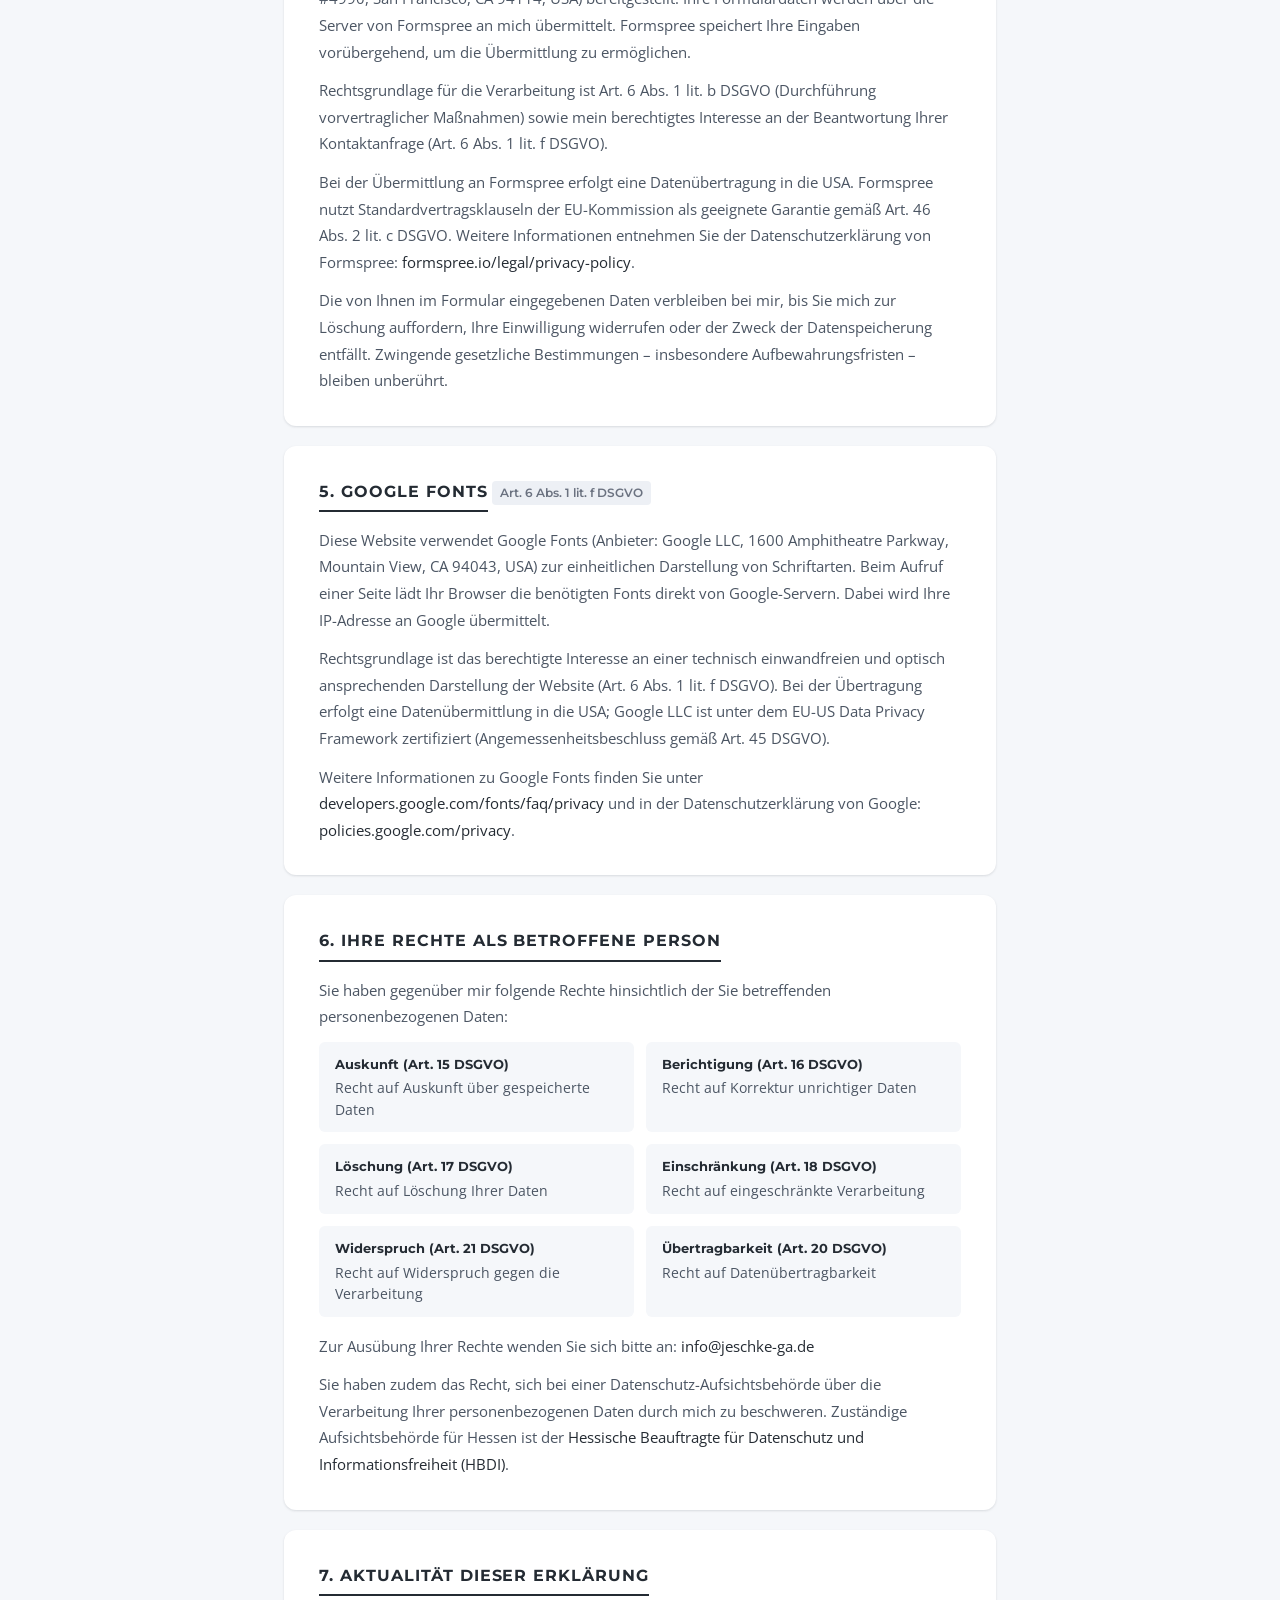
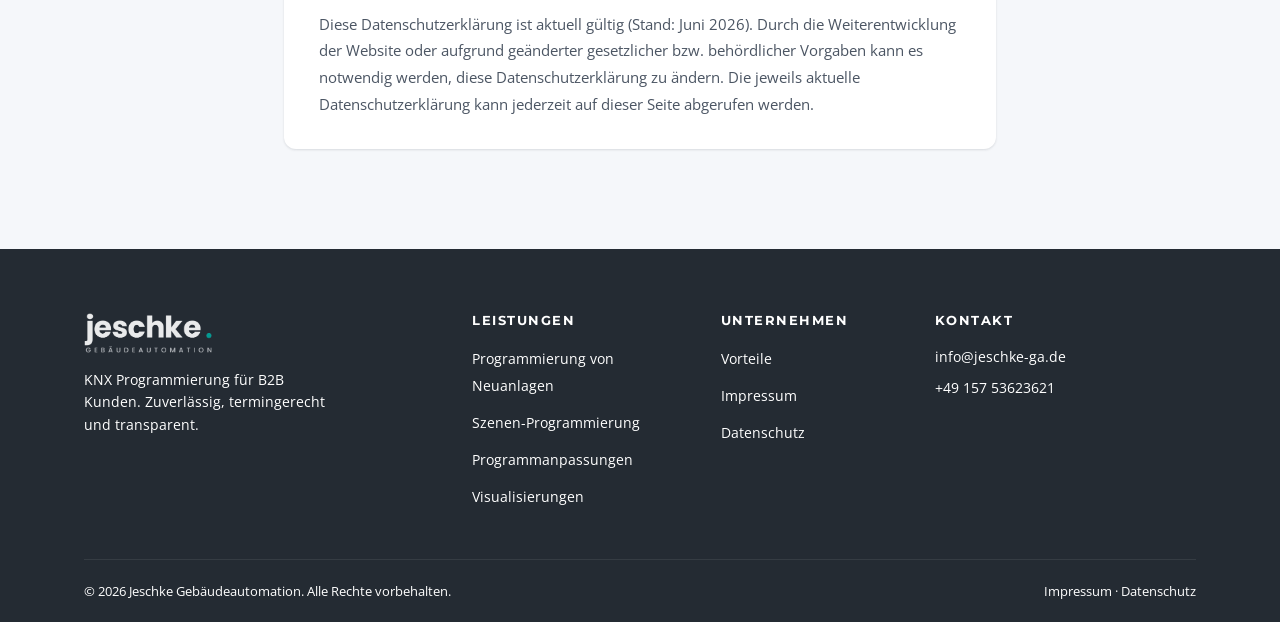
==== commit 16a539ff: "Komplettes Rebranding zu Jeschke Gebäudeautomation Neues Logo (Wortmarke + Teal-Punkt) in drei Varia" ====
--- a/datenschutz.html
+++ b/datenschutz.html
@@ -5,16 +5,16 @@
     <meta name="viewport" content="width=device-width, initial-scale=1.0">
     <link rel="icon" type="image/png" href="assets/logo-square.png">
     <link rel="apple-touch-icon" href="assets/logo-square.png">
-    <title>Datenschutzerklärung | KNX Consulting Jeschke</title>
-    <meta name="description" content="Datenschutzerklärung von KNX Consulting Jeschke gemäß DSGVO.">
+    <title>Datenschutzerklärung | Jeschke Gebäudeautomation</title>
+    <meta name="description" content="Datenschutzerklärung von Jeschke Gebäudeautomation gemäß DSGVO.">
     <meta name="robots" content="noindex, follow">
     <meta name="theme-color" content="#ffffff">
     <meta name="color-scheme" content="light">
-    <link rel="canonical" href="https://knx-consulting-jeschke.de/datenschutz.html">
+    <link rel="canonical" href="https://jeschke-ga.de/datenschutz.html">
     <link rel="preconnect" href="https://fonts.googleapis.com">
     <link rel="preconnect" href="https://fonts.gstatic.com" crossorigin>
     <link href="https://fonts.googleapis.com/css2?family=Montserrat:wght@400;600;700;800&family=Open+Sans:wght@400;500;600&display=swap" rel="stylesheet">
-    <link rel="stylesheet" href="style.css?v=15">
+    <link rel="stylesheet" href="style.css?v=16">
     <style>
         .legal-page {
             padding: 120px 0 80px;
@@ -92,7 +92,7 @@
             margin-bottom: 0.6rem;
         }
         .legal-section .tag.green {
-            background: rgba(26,58,107,0.08);
+            background: rgba(35,78,144,0.08);
             color: var(--navy);
         }
         .legal-back {
@@ -138,7 +138,7 @@
     <nav class="navbar scrolled" id="navbar">
         <div class="nav-container">
             <a href="index.html" class="nav-logo">
-                <img src="assets/logo-wide-blue.png?v=2" alt="KNX Consulting Jeschke">
+                <img src="assets/logo-wide-white.png?v=3" alt="Jeschke Gebäudeautomation">
             </a>
             <div class="nav-actions">
                 <a href="kundenprojekte.html" class="nav-btn-ghost">Kundenprojekte</a>
@@ -152,7 +152,7 @@
     <div class="nav-overlay" id="navOverlay"></div>
     <div class="nav-drawer" id="navDrawer">
         <div class="nav-drawer-header">
-            <img src="assets/logo-wide-blue.png?v=2" alt="KNX Consulting Jeschke" class="nav-drawer-logo">
+            <img src="assets/logo-wide.png?v=3" alt="Jeschke Gebäudeautomation" class="nav-drawer-logo">
             <button class="nav-drawer-close" id="navClose" aria-label="Menü schließen">✕</button>
         </div>
         <nav class="nav-drawer-links">
@@ -177,9 +177,9 @@
                 <h2>1. Verantwortlicher</h2>
                 <p>
                     <strong>Erik Jeschke</strong><br>
-                    KNX Consulting Jeschke<br>
+                    Jeschke Gebäudeautomation<br>
                     Heinrich-Sorg-Straße 6a, 63477 Maintal<br>
-                    E-Mail: <a href="mailto:jeschke.erik@outlook.de">jeschke.erik@outlook.de</a><br>
+                    E-Mail: <a href="mailto:info@jeschke-ga.de">info@jeschke-ga.de</a><br>
                     Telefon: <a href="tel:+4915753623621">+49 157 53623621</a>
                 </p>
             </div>
@@ -257,7 +257,7 @@
                         Recht auf Datenübertragbarkeit
                     </div>
                 </div>
-                <p style="margin-top: 1rem;">Zur Ausübung Ihrer Rechte wenden Sie sich bitte an: <a href="mailto:jeschke.erik@outlook.de">jeschke.erik@outlook.de</a></p>
+                <p style="margin-top: 1rem;">Zur Ausübung Ihrer Rechte wenden Sie sich bitte an: <a href="mailto:info@jeschke-ga.de">info@jeschke-ga.de</a></p>
                 <p>Sie haben zudem das Recht, sich bei einer Datenschutz-Aufsichtsbehörde über die Verarbeitung Ihrer personenbezogenen Daten durch mich zu beschweren. Zuständige Aufsichtsbehörde für Hessen ist der <a href="https://datenschutz.hessen.de" target="_blank" rel="noopener noreferrer">Hessische Beauftragte für Datenschutz und Informationsfreiheit (HBDI)</a>.</p>
             </div>
 
@@ -275,7 +275,7 @@
         <div class="container">
             <div class="footer-grid">
                 <div class="footer-brand">
-                    <img src="assets/logo-wide-blue.png?v=2" alt="KNX Consulting Jeschke" class="footer-logo">
+                    <img src="assets/logo-wide-white.png?v=3" alt="Jeschke Gebäudeautomation" class="footer-logo">
                     <p>KNX Programmierung für B2B Kunden. Zuverlässig, termingerecht und transparent.</p>
                 </div>
                 <div class="footer-links">
@@ -297,12 +297,12 @@
                 </div>
                 <div class="footer-contact">
                     <h4>Kontakt</h4>
-                    <p><a href="mailto:jeschke.erik@outlook.de">jeschke.erik@outlook.de</a></p>
+                    <p><a href="mailto:info@jeschke-ga.de">info@jeschke-ga.de</a></p>
                     <p><a href="tel:+4915753623621">+49 157 53623621</a></p>
                 </div>
             </div>
             <div class="footer-bottom">
-                <p>&copy; <span id="year"></span> KNX Consulting Jeschke. Alle Rechte vorbehalten.</p>
+                <p>&copy; <span id="year"></span> Jeschke Gebäudeautomation. Alle Rechte vorbehalten.</p>
                 <p class="footer-legal"><a href="impressum.html">Impressum</a> · <a href="datenschutz.html">Datenschutz</a></p>
             </div>
         </div>
--- a/style.css
+++ b/style.css
@@ -2,25 +2,28 @@
    CSS VARIABLES & RESET
 ============================================================ */
 :root {
-    --navy:        #1A3A6B;
-    --navy-dark:   #132d55;
-    --navy-mid:    #1e4278;
+    --navy:        #242B33;
+    --navy-dark:   #171B20;
+    --navy-mid:    #3A434F;
     --white:       #FFFFFF;
     --gray-50:     #F5F7FA;
     --gray-100:    #EDF0F5;
     --gray-200:    #D4D9E3;
     --gray-500:    #6B7280;
     --gray-700:    #374151;
-    --text-main:   #1A3A6B;
-    --text-body:   #2a4a7b;
-    --text-light:  #4a6090;
+    --text-main:   #242B33;
+    --text-body:   #4B5563;
+    --text-light:  #6B7280;
+    --accent:       #00A79D;
+    --accent-dark:  #00877F;
+    --accent-light: #E3F5F3;
     --radius-sm:   6px;
     --radius-md:   12px;
     --radius-lg:   20px;
-    --shadow-sm:   0 1px 3px rgba(26,58,107,0.08), 0 1px 2px rgba(26,58,107,0.06);
-    --shadow-md:   0 4px 16px rgba(26,58,107,0.10), 0 2px 6px rgba(26,58,107,0.08);
-    --shadow-lg:   0 10px 40px rgba(26,58,107,0.14), 0 4px 12px rgba(26,58,107,0.08);
-    --shadow-card: 0 2px 12px rgba(26,58,107,0.08);
+    --shadow-sm:   0 1px 3px rgba(36,43,51,0.08), 0 1px 2px rgba(36,43,51,0.06);
+    --shadow-md:   0 4px 16px rgba(36,43,51,0.10), 0 2px 6px rgba(36,43,51,0.08);
+    --shadow-lg:   0 10px 40px rgba(36,43,51,0.14), 0 4px 12px rgba(36,43,51,0.08);
+    --shadow-card: 0 2px 12px rgba(36,43,51,0.08);
     --transition:  all 0.25s cubic-bezier(0.4, 0, 0.2, 1);
     --transition-slow: all 0.4s cubic-bezier(0.4, 0, 0.2, 1);
     --nav-height:  72px;
@@ -61,13 +64,13 @@
 }
 
 a {
-    color: var(--navy);
+    color: var(--accent);
     text-decoration: none;
     transition: var(--transition);
 }
 
 a:hover {
-    color: var(--navy-mid);
+    color: var(--accent-dark);
 }
 
 h1, h2, h3, h4 {
@@ -102,7 +105,7 @@
     font-weight: 700;
     letter-spacing: 2px;
     text-transform: uppercase;
-    color: var(--navy);
+    color: var(--accent);
     margin-bottom: 12px;
 }
 
@@ -160,19 +163,19 @@
     white-space: nowrap;
 }
 
-/* Primary: auf weißem Hintergrund → marineblaue Schaltfläche, weißer Text */
+/* Primary: auf weißem Hintergrund → Teal-Schaltfläche, weißer Text */
 .btn-primary {
-    background: var(--navy);
-    color: var(--white);
-    border-color: var(--navy);
+    background: var(--accent);
+    color: var(--white);
+    border-color: var(--accent);
 }
 
 .btn-primary:hover {
-    background: var(--navy-mid);
-    border-color: var(--navy-mid);
+    background: var(--accent-dark);
+    border-color: var(--accent-dark);
     color: var(--white);
     transform: translateY(-2px);
-    box-shadow: 0 8px 24px rgba(26, 58, 107, 0.3);
+    box-shadow: 0 8px 24px rgba(0, 167, 157, 0.3);
 }
 
 /* Outline: Sekundär-Button auf weißem Hintergrund → transparenter Hintergrund, marineblaue Schrift & Rand */
@@ -194,16 +197,16 @@
     justify-content: center;
 }
 
-/* SEO-Region: marineblaue Hintergründe → primäre Buttons weiß */
+/* SEO-Region: dunkler Hintergrund → primäre Buttons weiß mit Teal-Schrift */
 .seo-region .btn-primary {
     background: var(--white);
-    color: var(--navy);
+    color: var(--accent-dark);
     border-color: var(--white);
 }
 
 .seo-region .btn-primary:hover {
     background: rgba(255,255,255,0.9);
-    color: var(--navy);
+    color: var(--accent-dark);
     border-color: var(--white);
     transform: translateY(-2px);
     box-shadow: 0 8px 24px rgba(0,0,0,0.15);
@@ -311,7 +314,7 @@
     transition: transform 0.3s cubic-bezier(0.4, 0, 0.2, 1);
     display: flex;
     flex-direction: column;
-    box-shadow: 4px 0 24px rgba(26,58,107,0.18);
+    box-shadow: 4px 0 24px rgba(36,43,51,0.18);
 }
 
 .nav-drawer.open {
@@ -370,7 +373,7 @@
 }
 
 .nav-drawer-link.primary {
-    color: var(--navy);
+    color: var(--accent-dark);
 }
 
 .nav-btn-ghost {
@@ -394,24 +397,24 @@
 
 .nav-btn-primary {
     padding: 9px 20px;
-    background: var(--white);
-    color: var(--navy);
+    background: var(--accent);
+    color: var(--white);
     border-radius: var(--radius-sm);
     font-family: 'Montserrat', sans-serif;
     font-size: 0.9rem;
     font-weight: 600;
-    border: 2px solid var(--white);
+    border: 2px solid var(--accent);
     text-decoration: none;
     transition: var(--transition);
     white-space: nowrap;
 }
 
 .nav-btn-primary:hover {
-    background: rgba(255,255,255,0.9);
-    border-color: rgba(255,255,255,0.9);
-    color: var(--navy);
+    background: var(--accent-dark);
+    border-color: var(--accent-dark);
+    color: var(--white);
     transform: translateY(-1px);
-    box-shadow: 0 4px 12px rgba(0,0,0,0.15);
+    box-shadow: 0 4px 12px rgba(0,0,0,0.25);
 }
 
 @media (max-width: 768px) {
@@ -459,7 +462,7 @@
     left: 0;
     right: 0;
     height: 120px;
-    background: linear-gradient(to bottom, transparent, rgba(26,58,107,0.04));
+    background: linear-gradient(to bottom, transparent, rgba(36,43,51,0.04));
     pointer-events: none;
 }
 
@@ -504,7 +507,7 @@
 }
 
 .hero-accent {
-    color: var(--navy);
+    color: var(--accent);
 }
 
 .hero-sub {
@@ -536,7 +539,7 @@
     display: block;
     width: 24px;
     height: 40px;
-    border: 2px solid rgba(26,58,107,0.25);
+    border: 2px solid rgba(36,43,51,0.25);
     border-radius: 12px;
     position: relative;
 }
@@ -549,7 +552,7 @@
     transform: translateX(-50%);
     width: 4px;
     height: 8px;
-    background: rgba(26,58,107,0.45);
+    background: rgba(36,43,51,0.45);
     border-radius: 2px;
     animation: scrollBob 1.8s ease-in-out infinite;
 }
@@ -592,7 +595,7 @@
     left: 0;
     right: 0;
     height: 3px;
-    background: var(--navy);
+    background: var(--accent);
     opacity: 0;
     transition: opacity 0.3s ease;
 }
@@ -639,19 +642,19 @@
 .service-icon {
     width: 52px;
     height: 52px;
-    background: var(--gray-50);
+    background: var(--accent-light);
     border-radius: var(--radius-sm);
     display: flex;
     align-items: center;
     justify-content: center;
-    color: var(--navy);
+    color: var(--accent);
     flex-shrink: 0;
     transition: var(--transition);
 }
 
 .service-card:hover .service-icon {
-    background: rgba(26,58,107,0.1);
-    color: var(--navy);
+    background: var(--accent);
+    color: var(--white);
 }
 
 .service-card h3 {
@@ -664,7 +667,7 @@
 
 .badge {
     display: inline-block;
-    background: var(--navy);
+    background: var(--accent);
     color: var(--white);
     font-family: 'Montserrat', sans-serif;
     font-size: 10px;
@@ -753,18 +756,18 @@
 .why-icon {
     width: 64px;
     height: 64px;
-    background: rgba(26,58,107,0.07);
+    background: var(--accent-light);
     border-radius: 50%;
     display: flex;
     align-items: center;
     justify-content: center;
-    color: var(--navy);
+    color: var(--accent);
     margin: 0 auto 20px;
     transition: var(--transition);
 }
 
 .why-card:hover .why-icon {
-    background: var(--navy);
+    background: var(--accent);
     color: var(--white);
 }
 
@@ -817,12 +820,12 @@
 .contact-icon {
     width: 40px;
     height: 40px;
-    background: rgba(26,58,107,0.07);
+    background: var(--accent-light);
     border-radius: var(--radius-sm);
     display: flex;
     align-items: center;
     justify-content: center;
-    color: var(--navy);
+    color: var(--accent);
     flex-shrink: 0;
 }
 
@@ -845,12 +848,12 @@
 }
 
 .contact-list a:hover {
-    color: var(--navy-mid);
+    color: var(--accent);
 }
 
 .contact-note {
-    background: rgba(26,58,107,0.04);
-    border: 1px solid rgba(26,58,107,0.1);
+    background: var(--accent-light);
+    border: 1px solid rgba(0,167,157,0.2);
     border-radius: var(--radius-md);
     padding: 16px 20px;
     display: flex;
@@ -859,7 +862,7 @@
 }
 
 .contact-note svg {
-    color: var(--navy);
+    color: var(--accent-dark);
     flex-shrink: 0;
     margin-top: 1px;
 }
@@ -903,7 +906,7 @@
 }
 
 .required {
-    color: var(--navy);
+    color: var(--accent-dark);
 }
 
 .form-group input,
@@ -933,8 +936,8 @@
 .form-group input:focus,
 .form-group select:focus,
 .form-group textarea:focus {
-    border-color: var(--navy);
-    box-shadow: 0 0 0 3px rgba(26, 58, 107, 0.1);
+    border-color: var(--accent);
+    box-shadow: 0 0 0 3px rgba(0, 167, 157, 0.15);
 }
 
 .form-group input::placeholder,
@@ -962,12 +965,12 @@
     display: inline-block;
     margin-top: 8px;
     font-size: 0.85rem;
-    color: var(--navy);
+    color: var(--accent-dark);
     text-decoration: underline;
 }
 
 .contact-map-link:hover {
-    color: var(--navy-mid);
+    color: var(--accent);
 }
 
 .services-note {
@@ -1210,7 +1213,7 @@
 input:focus-visible,
 select:focus-visible,
 textarea:focus-visible {
-    outline: 2px solid var(--navy);
+    outline: 2px solid var(--accent);
     outline-offset: 3px;
 }
 
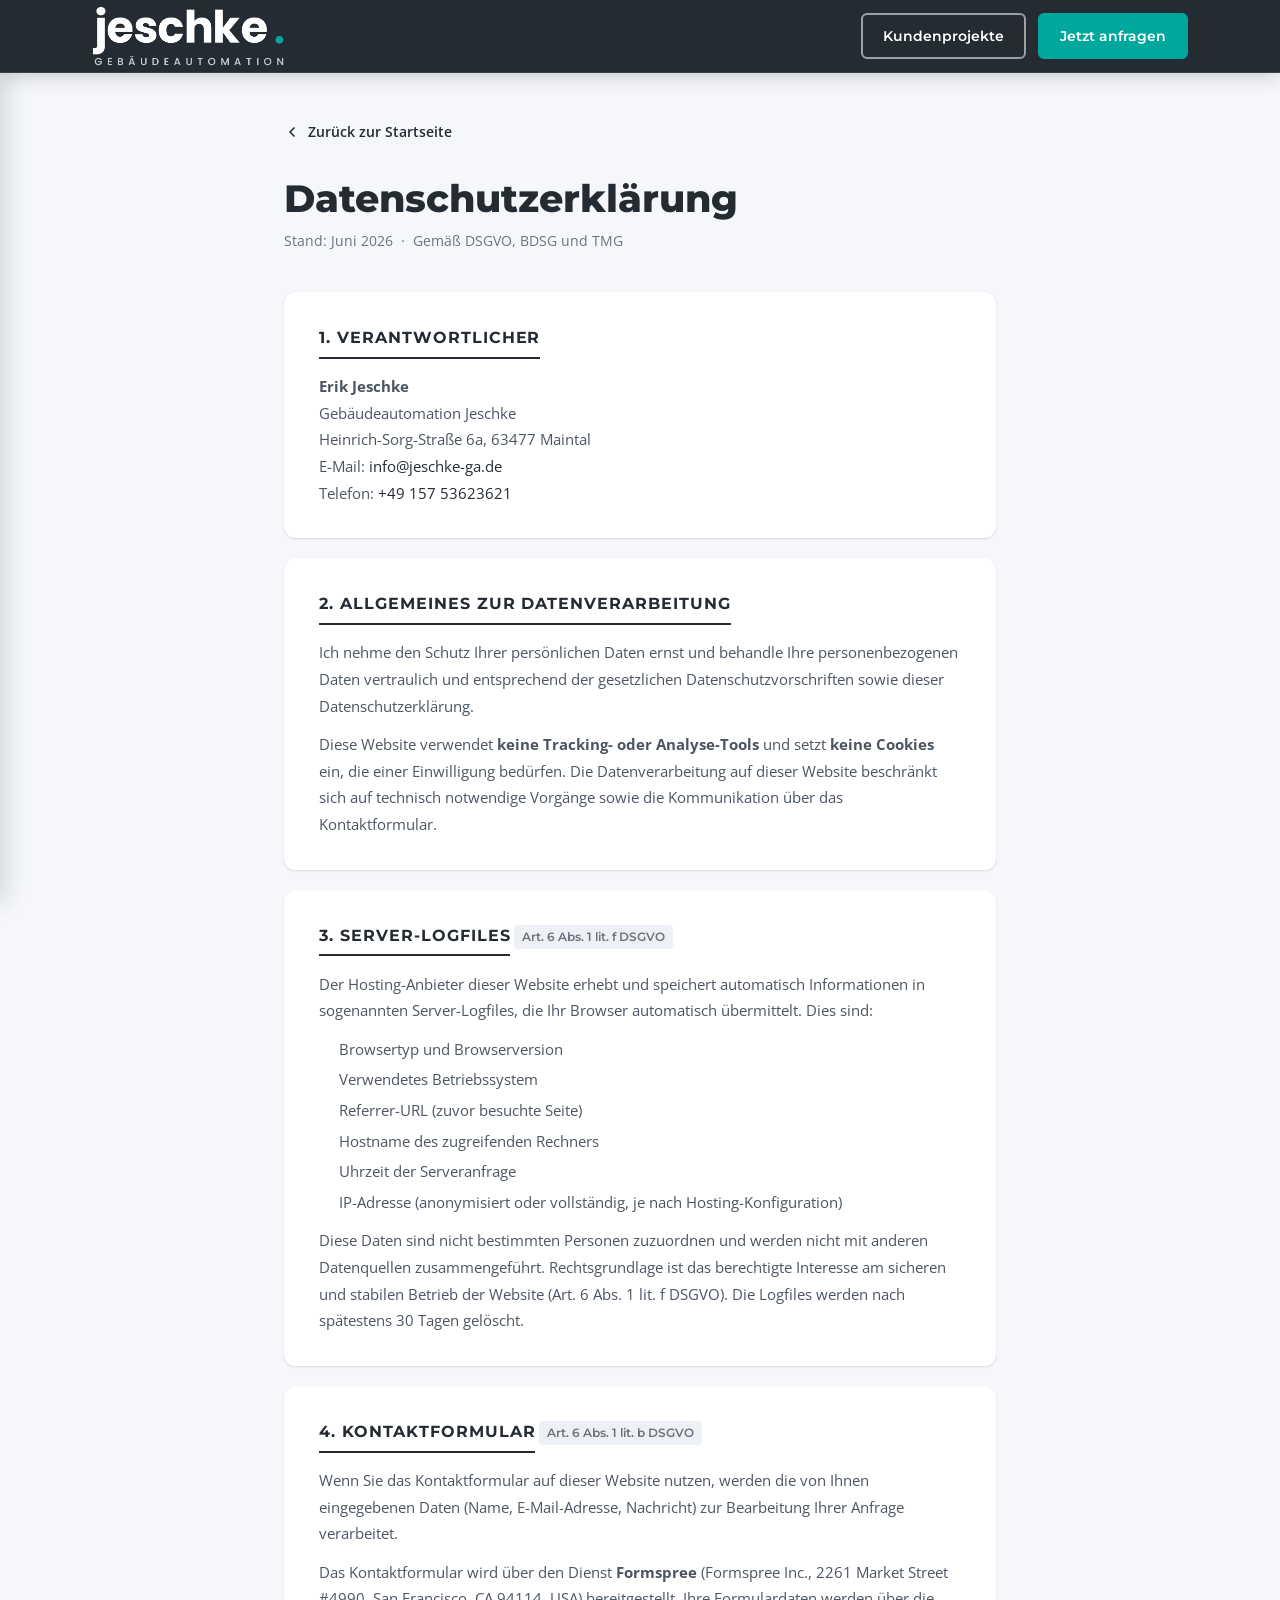
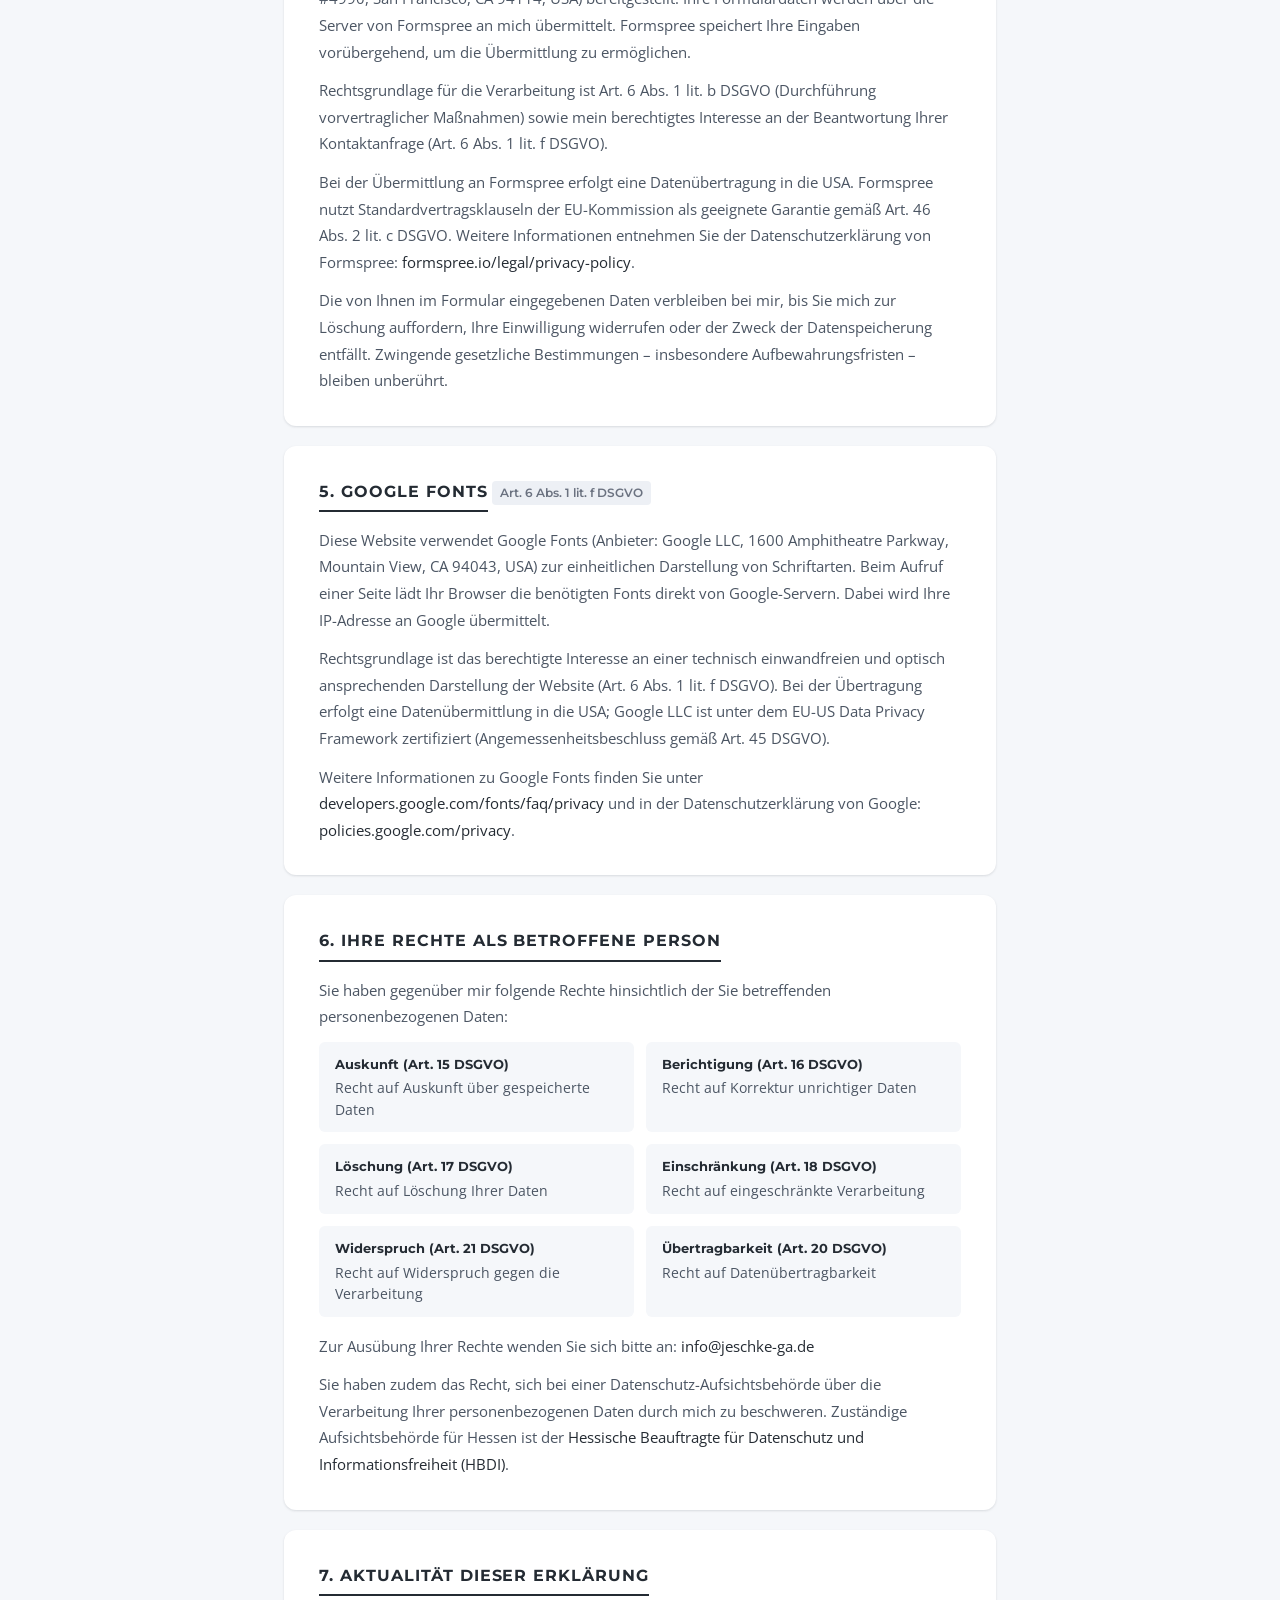
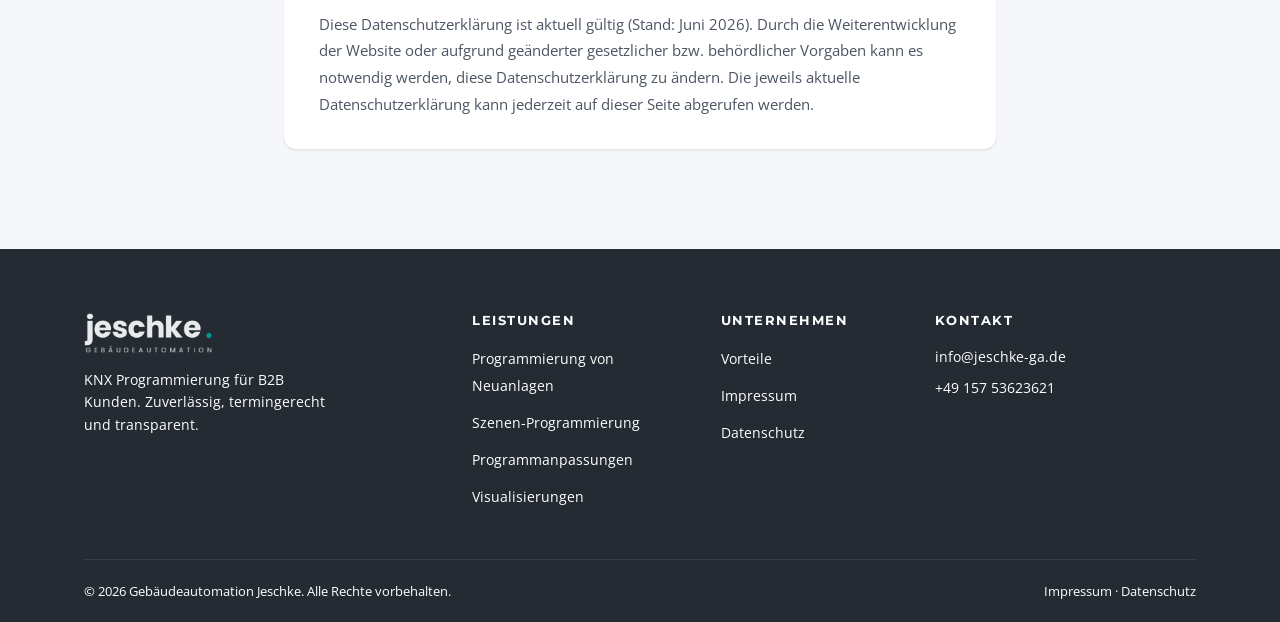
==== commit c54c717c: "Branding: rename to Gebäudeautomation Jeschke across site" ====
--- a/datenschutz.html
+++ b/datenschutz.html
@@ -5,8 +5,8 @@
     <meta name="viewport" content="width=device-width, initial-scale=1.0">
     <link rel="icon" type="image/png" href="assets/logo-square.png">
     <link rel="apple-touch-icon" href="assets/logo-square.png">
-    <title>Datenschutzerklärung | Jeschke Gebäudeautomation</title>
-    <meta name="description" content="Datenschutzerklärung von Jeschke Gebäudeautomation gemäß DSGVO.">
+    <title>Datenschutzerklärung | Gebäudeautomation Jeschke</title>
+    <meta name="description" content="Datenschutzerklärung von Gebäudeautomation Jeschke gemäß DSGVO.">
     <meta name="robots" content="noindex, follow">
     <meta name="theme-color" content="#ffffff">
     <meta name="color-scheme" content="light">
@@ -138,7 +138,7 @@
     <nav class="navbar scrolled" id="navbar">
         <div class="nav-container">
             <a href="index.html" class="nav-logo">
-                <img src="assets/logo-wide-white.png?v=3" alt="Jeschke Gebäudeautomation">
+                <img src="assets/logo-wide-white.png?v=3" alt="Gebäudeautomation Jeschke">
             </a>
             <div class="nav-actions">
                 <a href="kundenprojekte.html" class="nav-btn-ghost">Kundenprojekte</a>
@@ -152,7 +152,7 @@
     <div class="nav-overlay" id="navOverlay"></div>
     <div class="nav-drawer" id="navDrawer">
         <div class="nav-drawer-header">
-            <img src="assets/logo-wide.png?v=3" alt="Jeschke Gebäudeautomation" class="nav-drawer-logo">
+            <img src="assets/logo-wide.png?v=3" alt="Gebäudeautomation Jeschke" class="nav-drawer-logo">
             <button class="nav-drawer-close" id="navClose" aria-label="Menü schließen">✕</button>
         </div>
         <nav class="nav-drawer-links">
@@ -177,7 +177,7 @@
                 <h2>1. Verantwortlicher</h2>
                 <p>
                     <strong>Erik Jeschke</strong><br>
-                    Jeschke Gebäudeautomation<br>
+                    Gebäudeautomation Jeschke<br>
                     Heinrich-Sorg-Straße 6a, 63477 Maintal<br>
                     E-Mail: <a href="mailto:info@jeschke-ga.de">info@jeschke-ga.de</a><br>
                     Telefon: <a href="tel:+4915753623621">+49 157 53623621</a>
@@ -275,7 +275,7 @@
         <div class="container">
             <div class="footer-grid">
                 <div class="footer-brand">
-                    <img src="assets/logo-wide-white.png?v=3" alt="Jeschke Gebäudeautomation" class="footer-logo">
+                    <img src="assets/logo-wide-white.png?v=3" alt="Gebäudeautomation Jeschke" class="footer-logo">
                     <p>KNX Programmierung für B2B Kunden. Zuverlässig, termingerecht und transparent.</p>
                 </div>
                 <div class="footer-links">
@@ -302,7 +302,7 @@
                 </div>
             </div>
             <div class="footer-bottom">
-                <p>&copy; <span id="year"></span> Jeschke Gebäudeautomation. Alle Rechte vorbehalten.</p>
+                <p>&copy; <span id="year"></span> Gebäudeautomation Jeschke. Alle Rechte vorbehalten.</p>
                 <p class="footer-legal"><a href="impressum.html">Impressum</a> · <a href="datenschutz.html">Datenschutz</a></p>
             </div>
         </div>
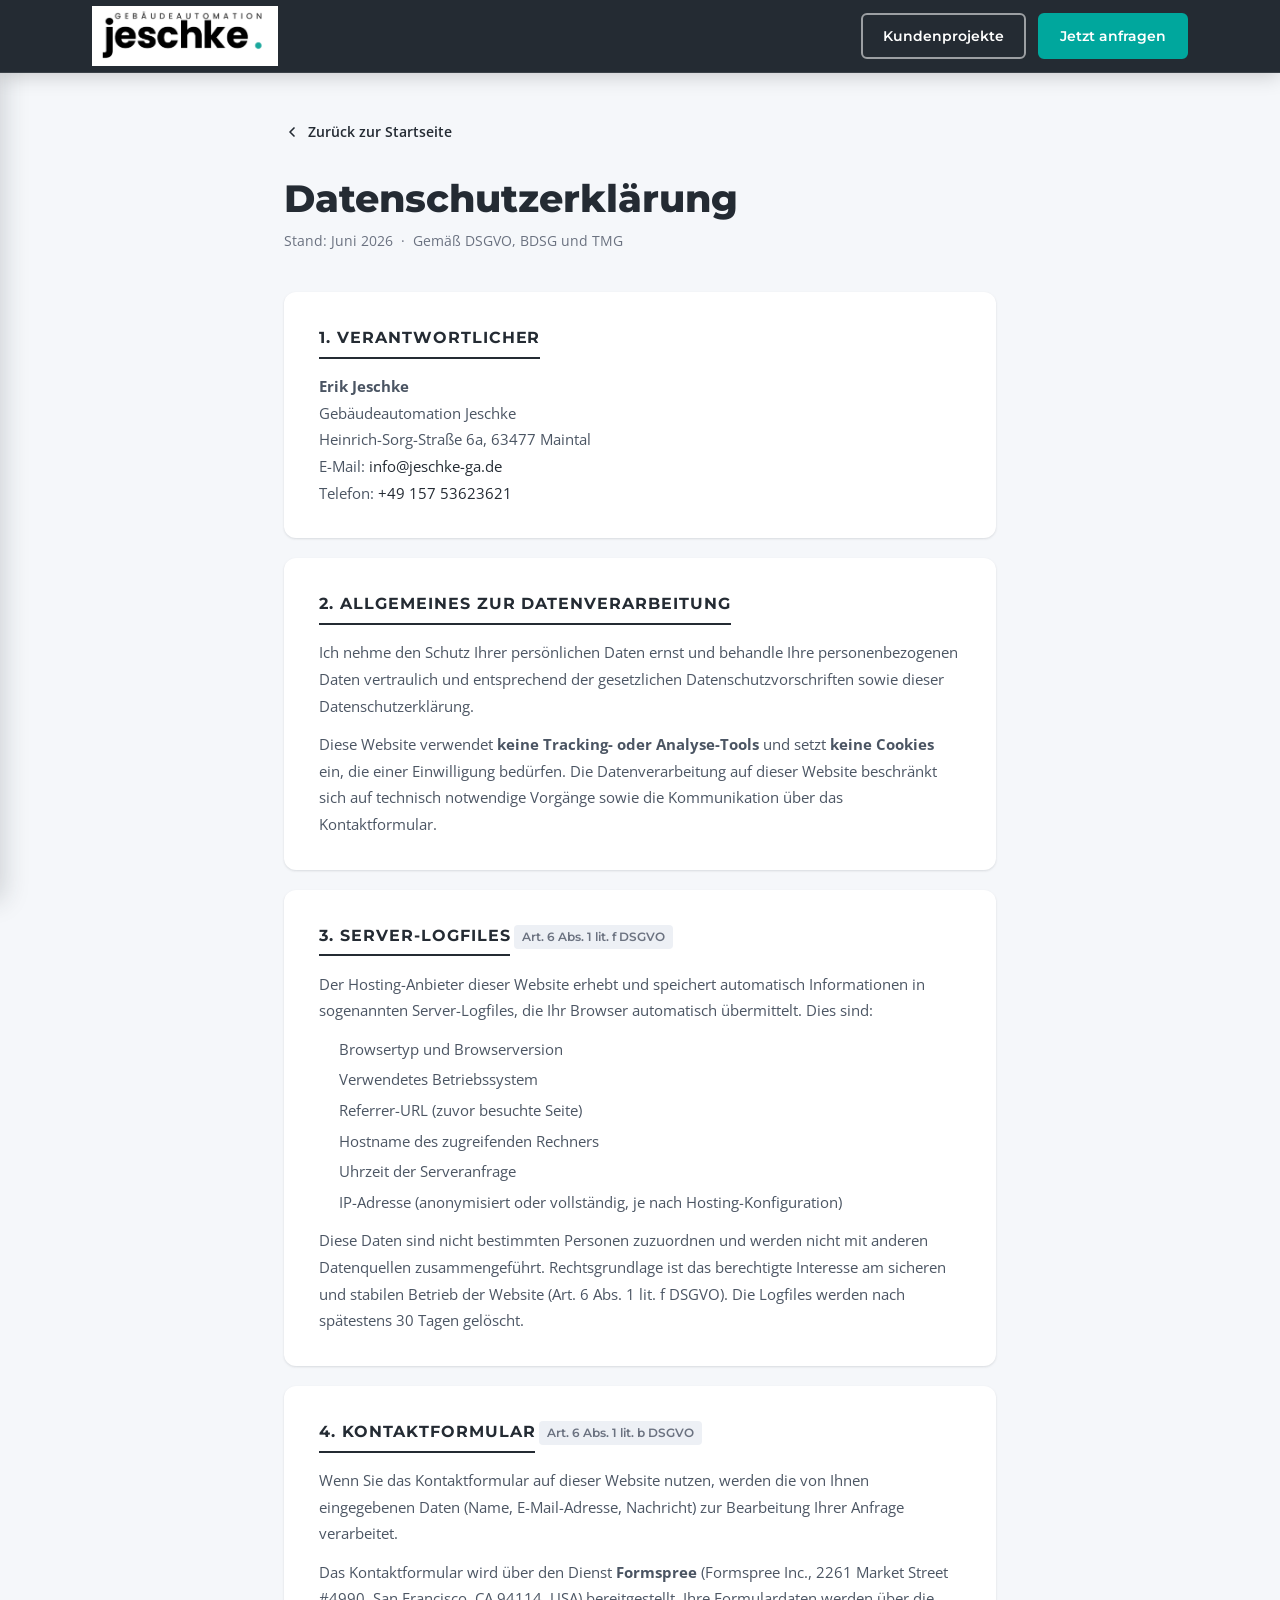
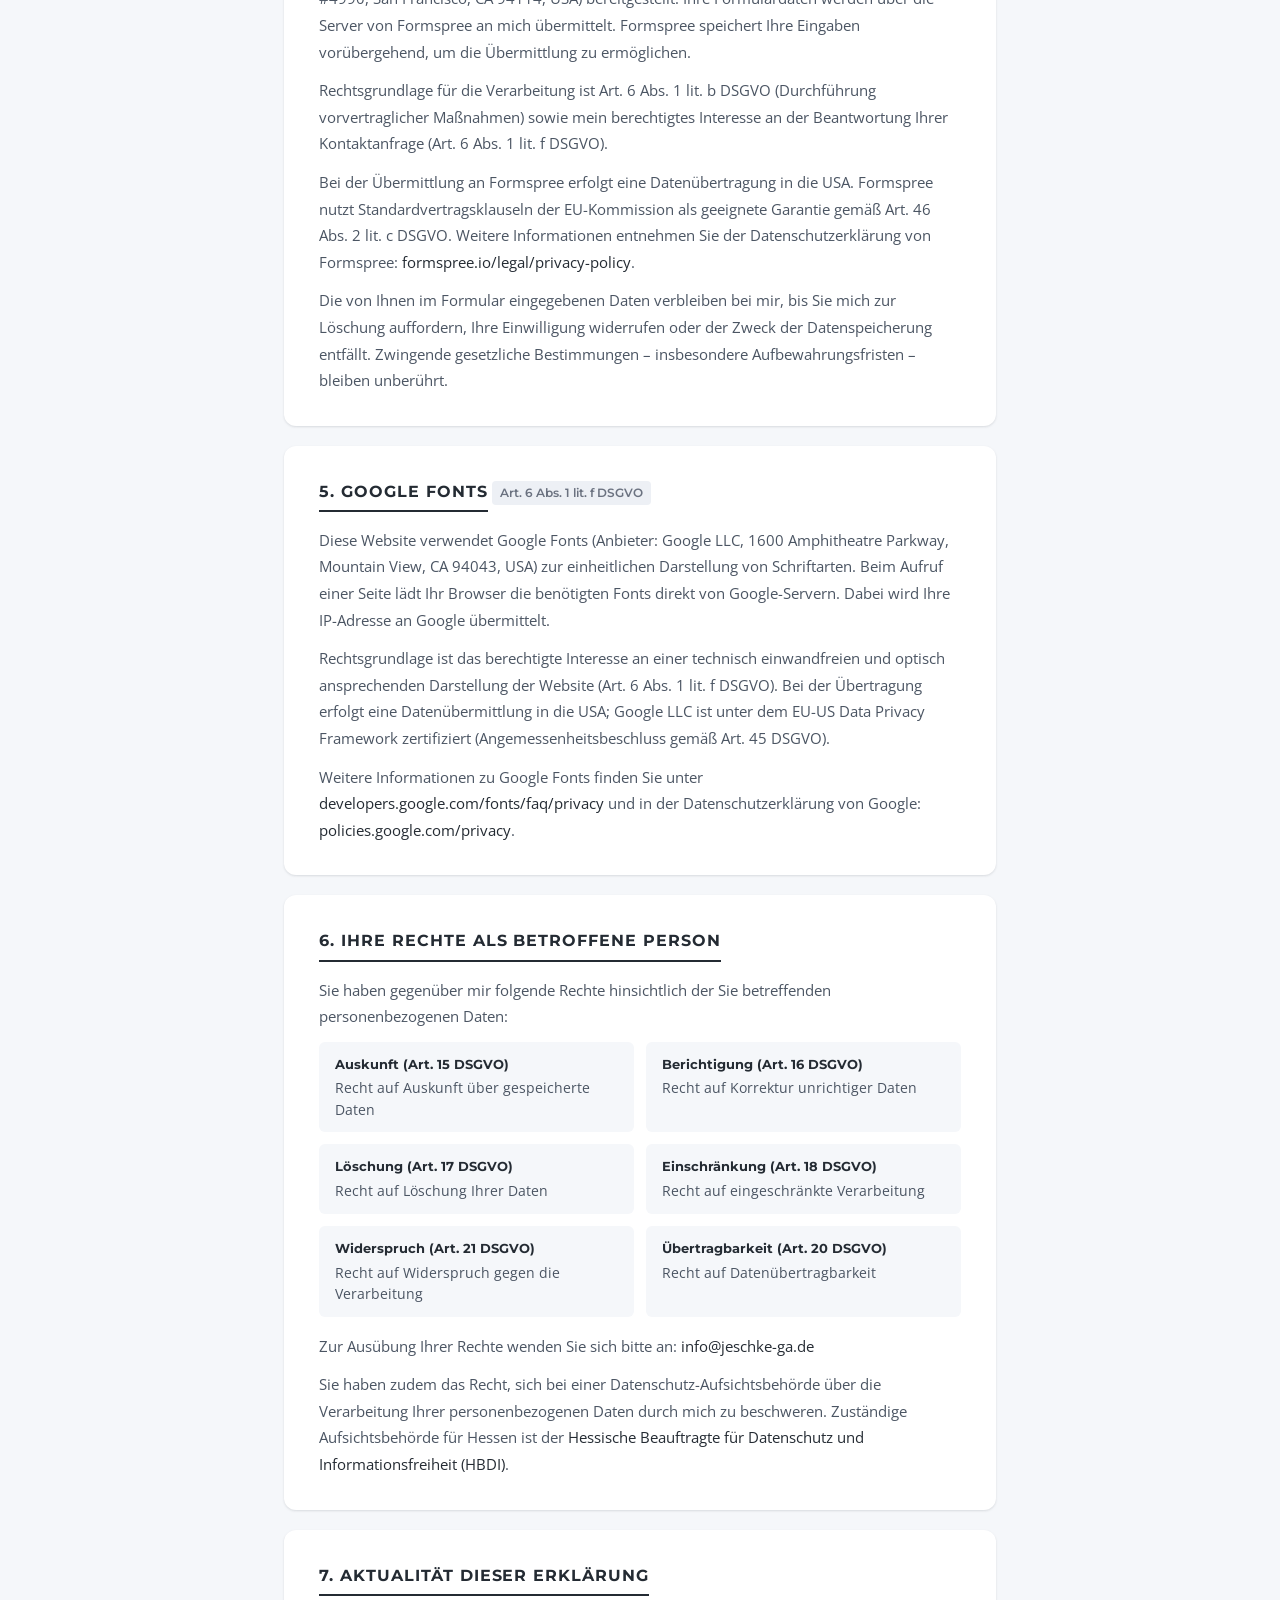
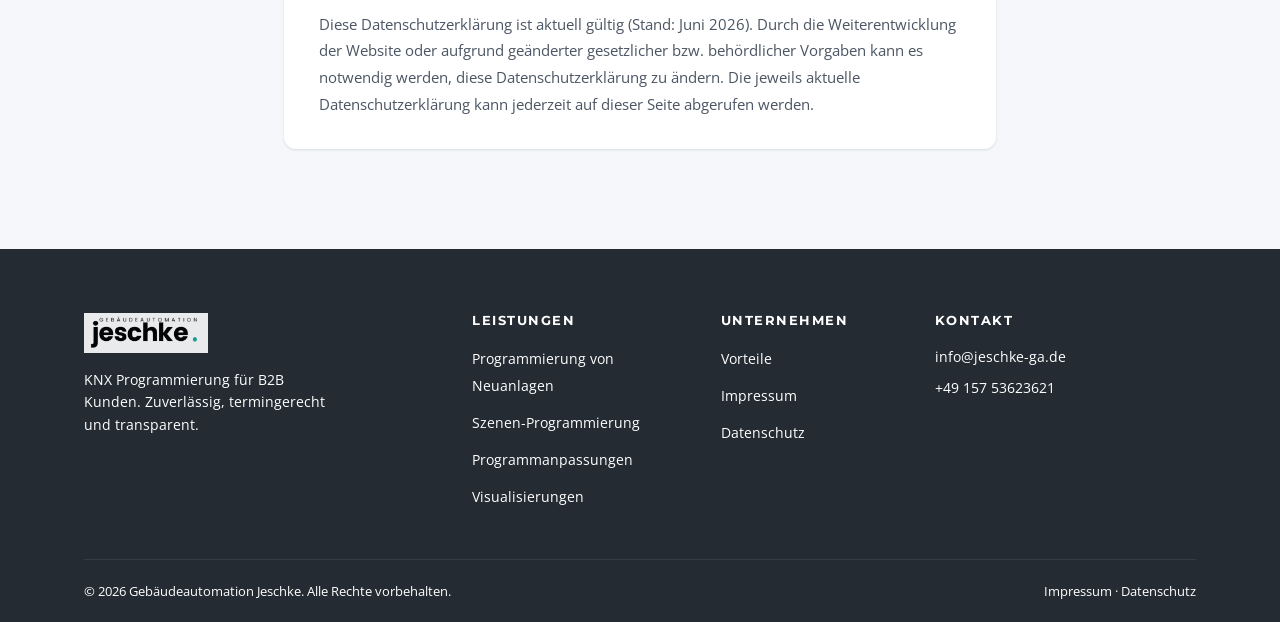
==== commit cbd9b5c9: "Update: use new Firmenlogo_v2 and Logo_hell_v2 across site" ====
--- a/datenschutz.html
+++ b/datenschutz.html
@@ -138,7 +138,7 @@
     <nav class="navbar scrolled" id="navbar">
         <div class="nav-container">
             <a href="index.html" class="nav-logo">
-                <img src="assets/logo-wide-white.png?v=3" alt="Gebäudeautomation Jeschke">
+                <img src="assets/Logo_hell_v2.png?v=3" alt="Gebäudeautomation Jeschke">
             </a>
             <div class="nav-actions">
                 <a href="kundenprojekte.html" class="nav-btn-ghost">Kundenprojekte</a>
@@ -152,7 +152,7 @@
     <div class="nav-overlay" id="navOverlay"></div>
     <div class="nav-drawer" id="navDrawer">
         <div class="nav-drawer-header">
-            <img src="assets/logo-wide.png?v=3" alt="Gebäudeautomation Jeschke" class="nav-drawer-logo">
+            <img src="assets/Firmenlogo_v2.png?v=3" alt="Gebäudeautomation Jeschke" class="nav-drawer-logo">
             <button class="nav-drawer-close" id="navClose" aria-label="Menü schließen">✕</button>
         </div>
         <nav class="nav-drawer-links">
@@ -275,7 +275,7 @@
         <div class="container">
             <div class="footer-grid">
                 <div class="footer-brand">
-                    <img src="assets/logo-wide-white.png?v=3" alt="Gebäudeautomation Jeschke" class="footer-logo">
+                    <img src="assets/Logo_hell_v2.png?v=3" alt="Gebäudeautomation Jeschke" class="footer-logo">
                     <p>KNX Programmierung für B2B Kunden. Zuverlässig, termingerecht und transparent.</p>
                 </div>
                 <div class="footer-links">
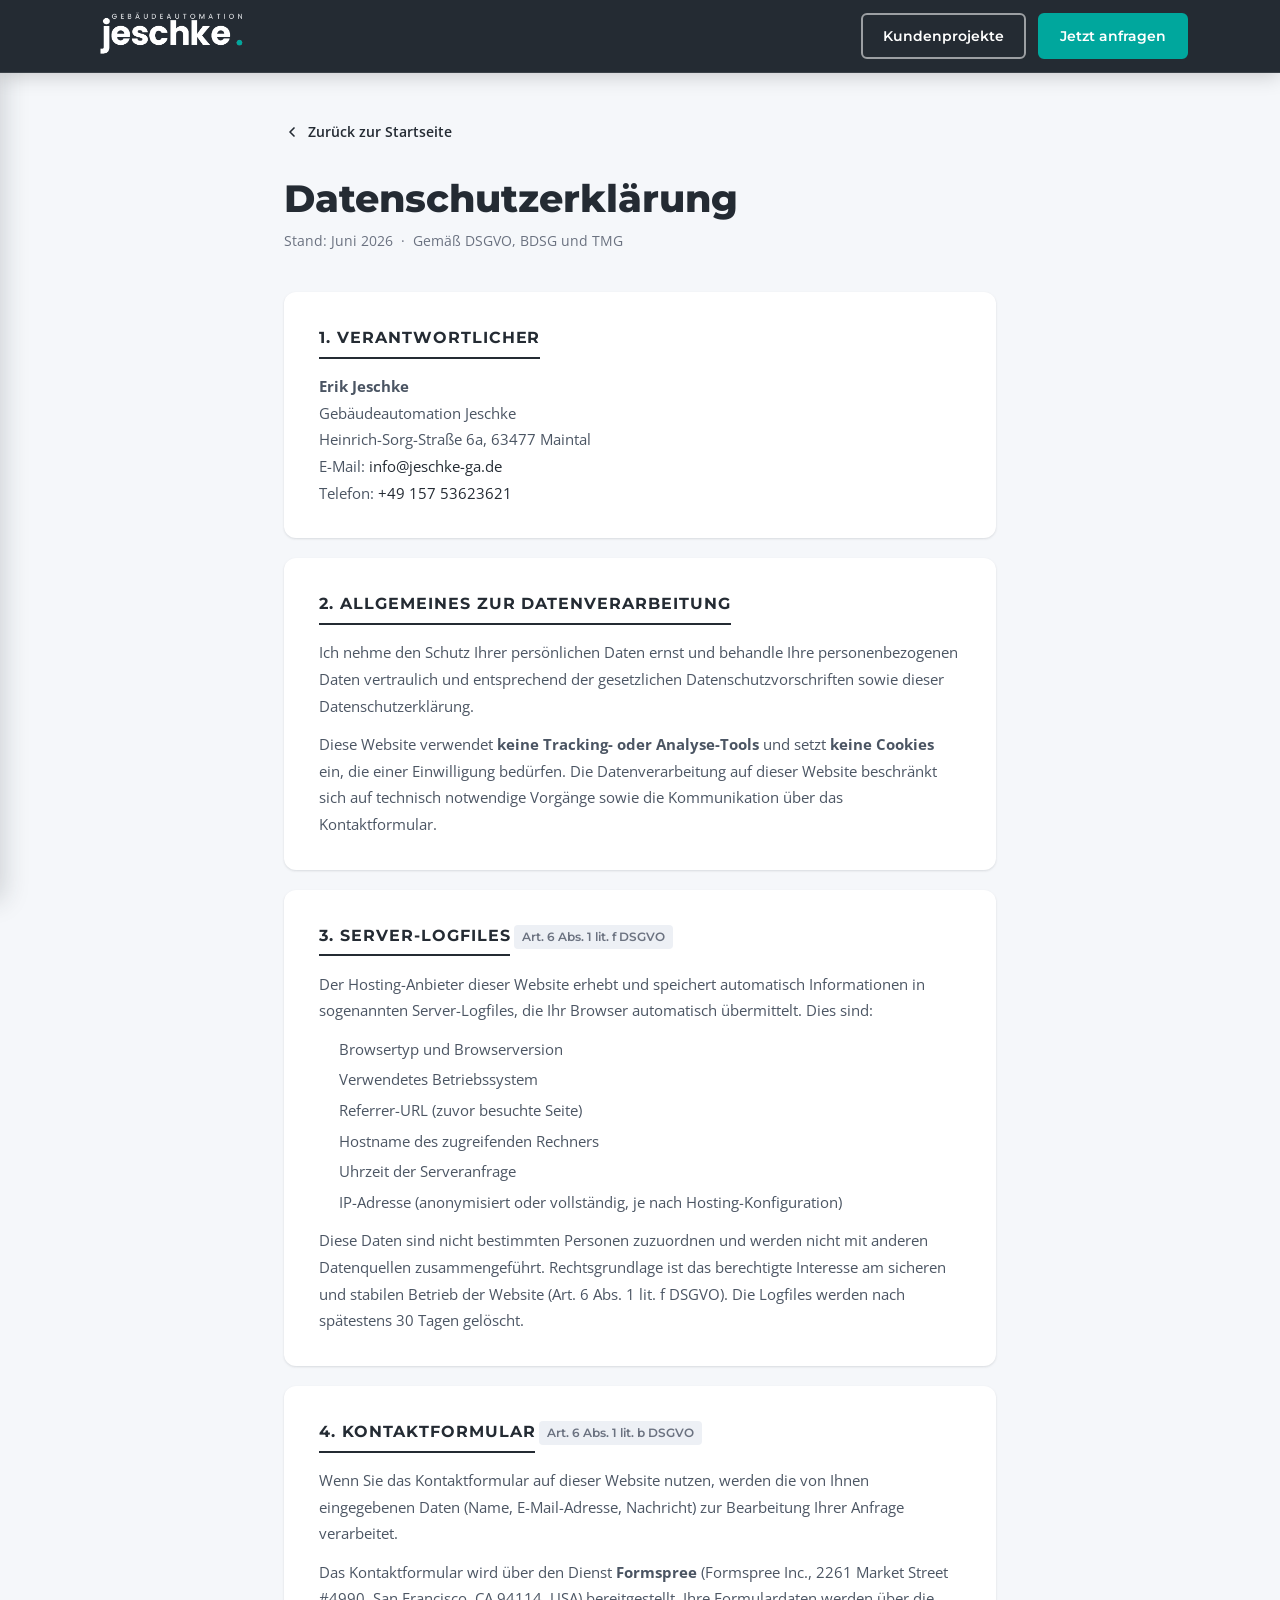
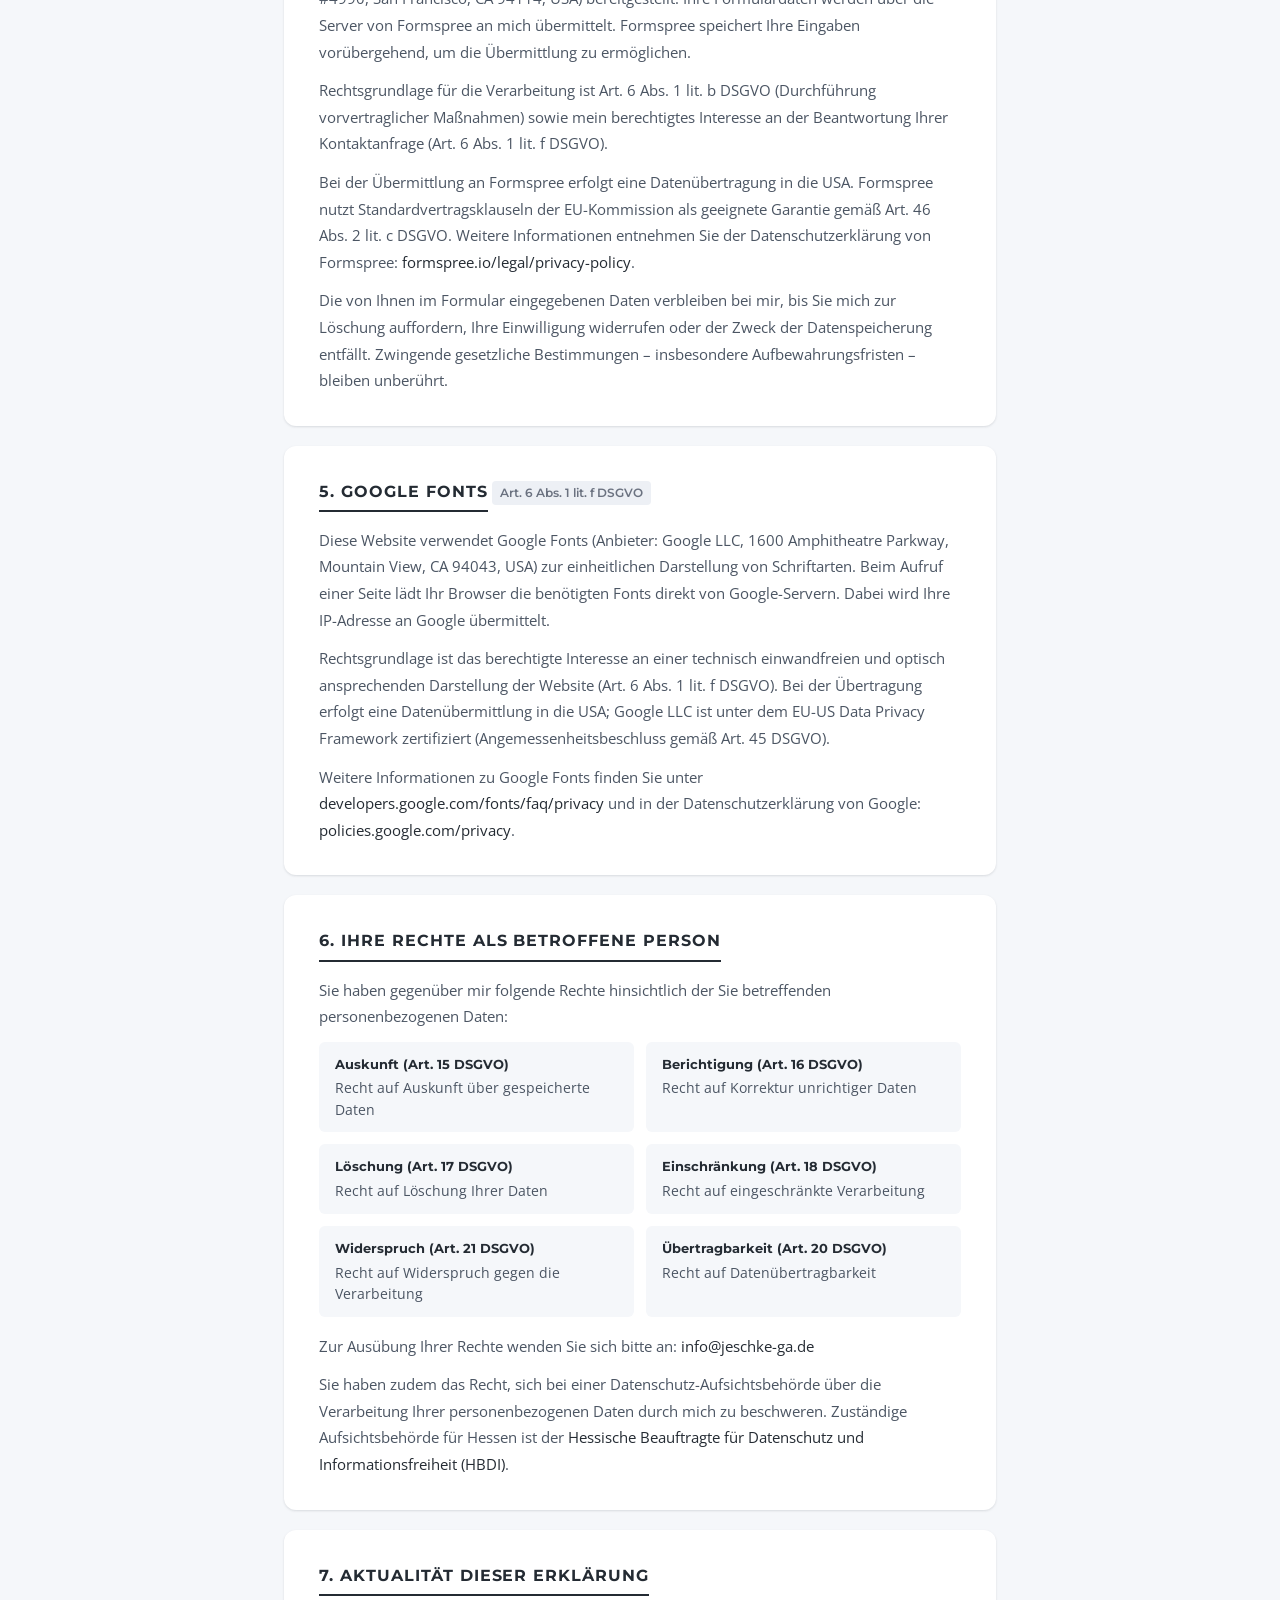
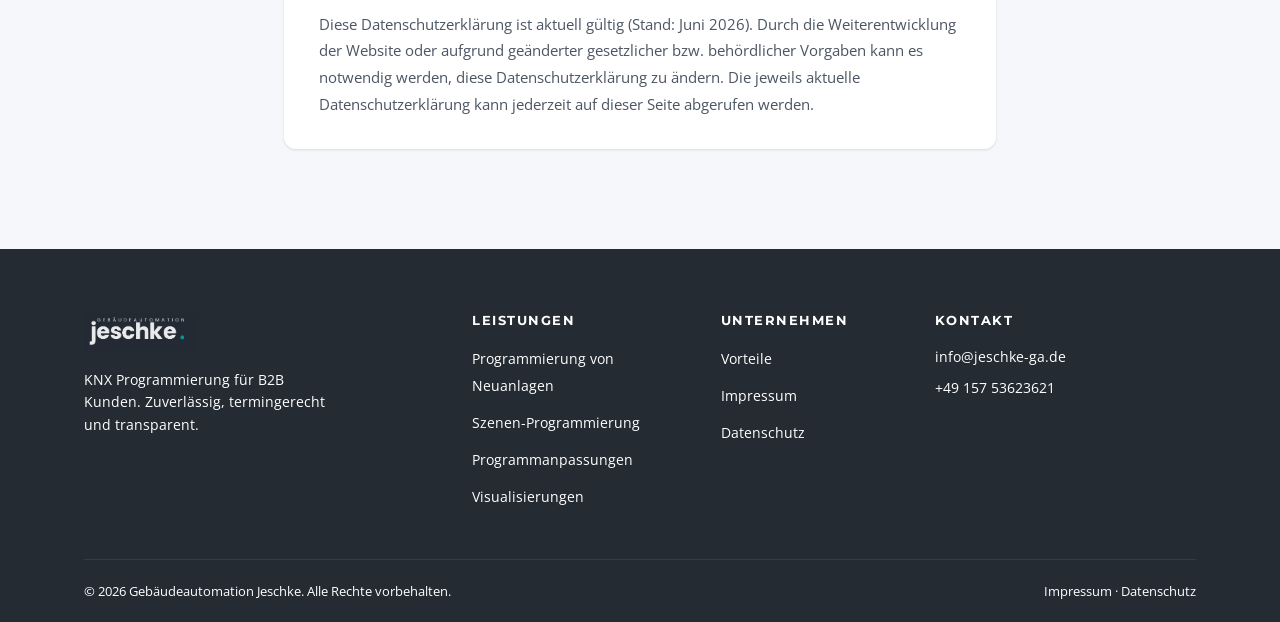
==== commit 02a4413c: "Force: use dark Firmenlogo on all pages' nav and footer" ====
--- a/datenschutz.html
+++ b/datenschutz.html
@@ -138,7 +138,7 @@
     <nav class="navbar scrolled" id="navbar">
         <div class="nav-container">
             <a href="index.html" class="nav-logo">
-                <img src="assets/Logo_hell_v2.png?v=3" alt="Gebäudeautomation Jeschke">
+                <img src="assets/Firmenlogo_dunkel.png?v=3" alt="Gebäudeautomation Jeschke">
             </a>
             <div class="nav-actions">
                 <a href="kundenprojekte.html" class="nav-btn-ghost">Kundenprojekte</a>
@@ -152,7 +152,7 @@
     <div class="nav-overlay" id="navOverlay"></div>
     <div class="nav-drawer" id="navDrawer">
         <div class="nav-drawer-header">
-            <img src="assets/Firmenlogo_v2.png?v=3" alt="Gebäudeautomation Jeschke" class="nav-drawer-logo">
+            <img src="assets/Firmenlogo_dunkel.png?v=3" alt="Gebäudeautomation Jeschke" class="nav-drawer-logo">
             <button class="nav-drawer-close" id="navClose" aria-label="Menü schließen">✕</button>
         </div>
         <nav class="nav-drawer-links">
@@ -275,7 +275,7 @@
         <div class="container">
             <div class="footer-grid">
                 <div class="footer-brand">
-                    <img src="assets/Logo_hell_v2.png?v=3" alt="Gebäudeautomation Jeschke" class="footer-logo">
+                    <img src="assets/Firmenlogo_dunkel.png?v=3" alt="Gebäudeautomation Jeschke" class="footer-logo">
                     <p>KNX Programmierung für B2B Kunden. Zuverlässig, termingerecht und transparent.</p>
                 </div>
                 <div class="footer-links">
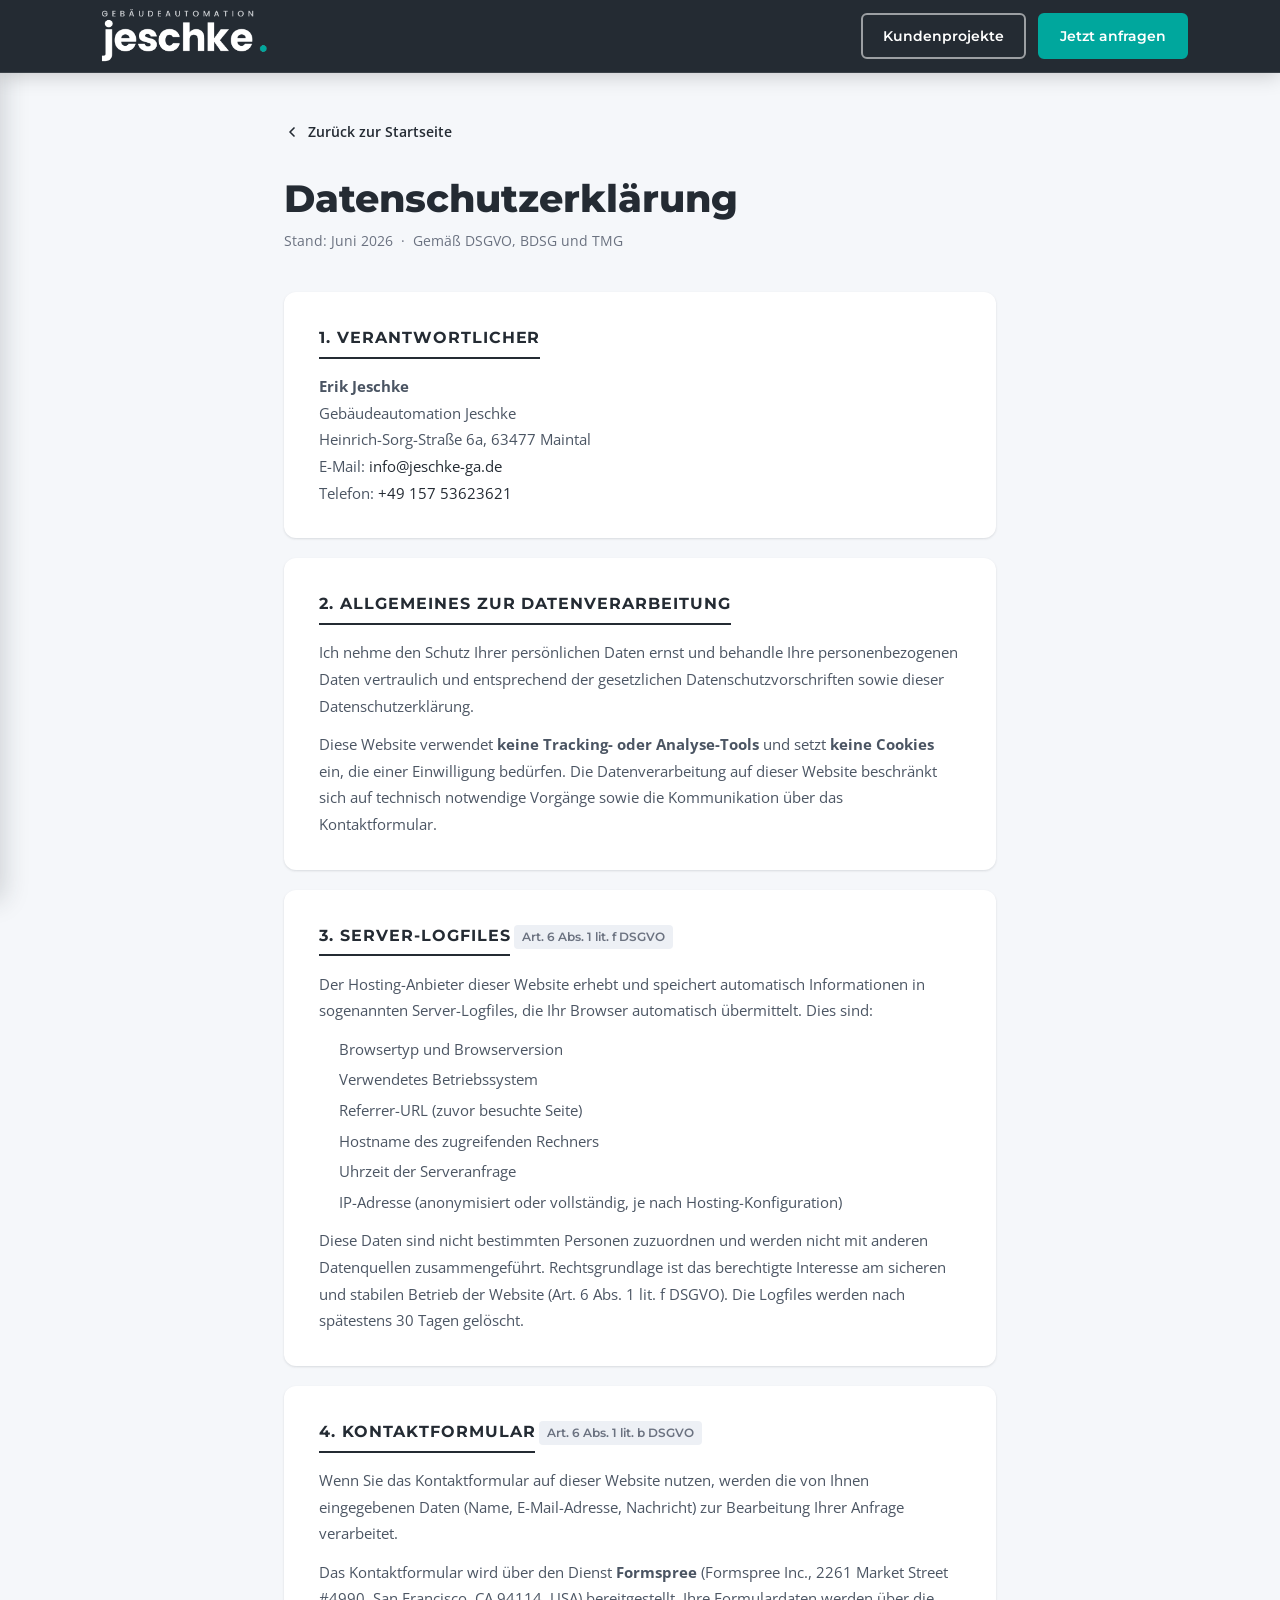
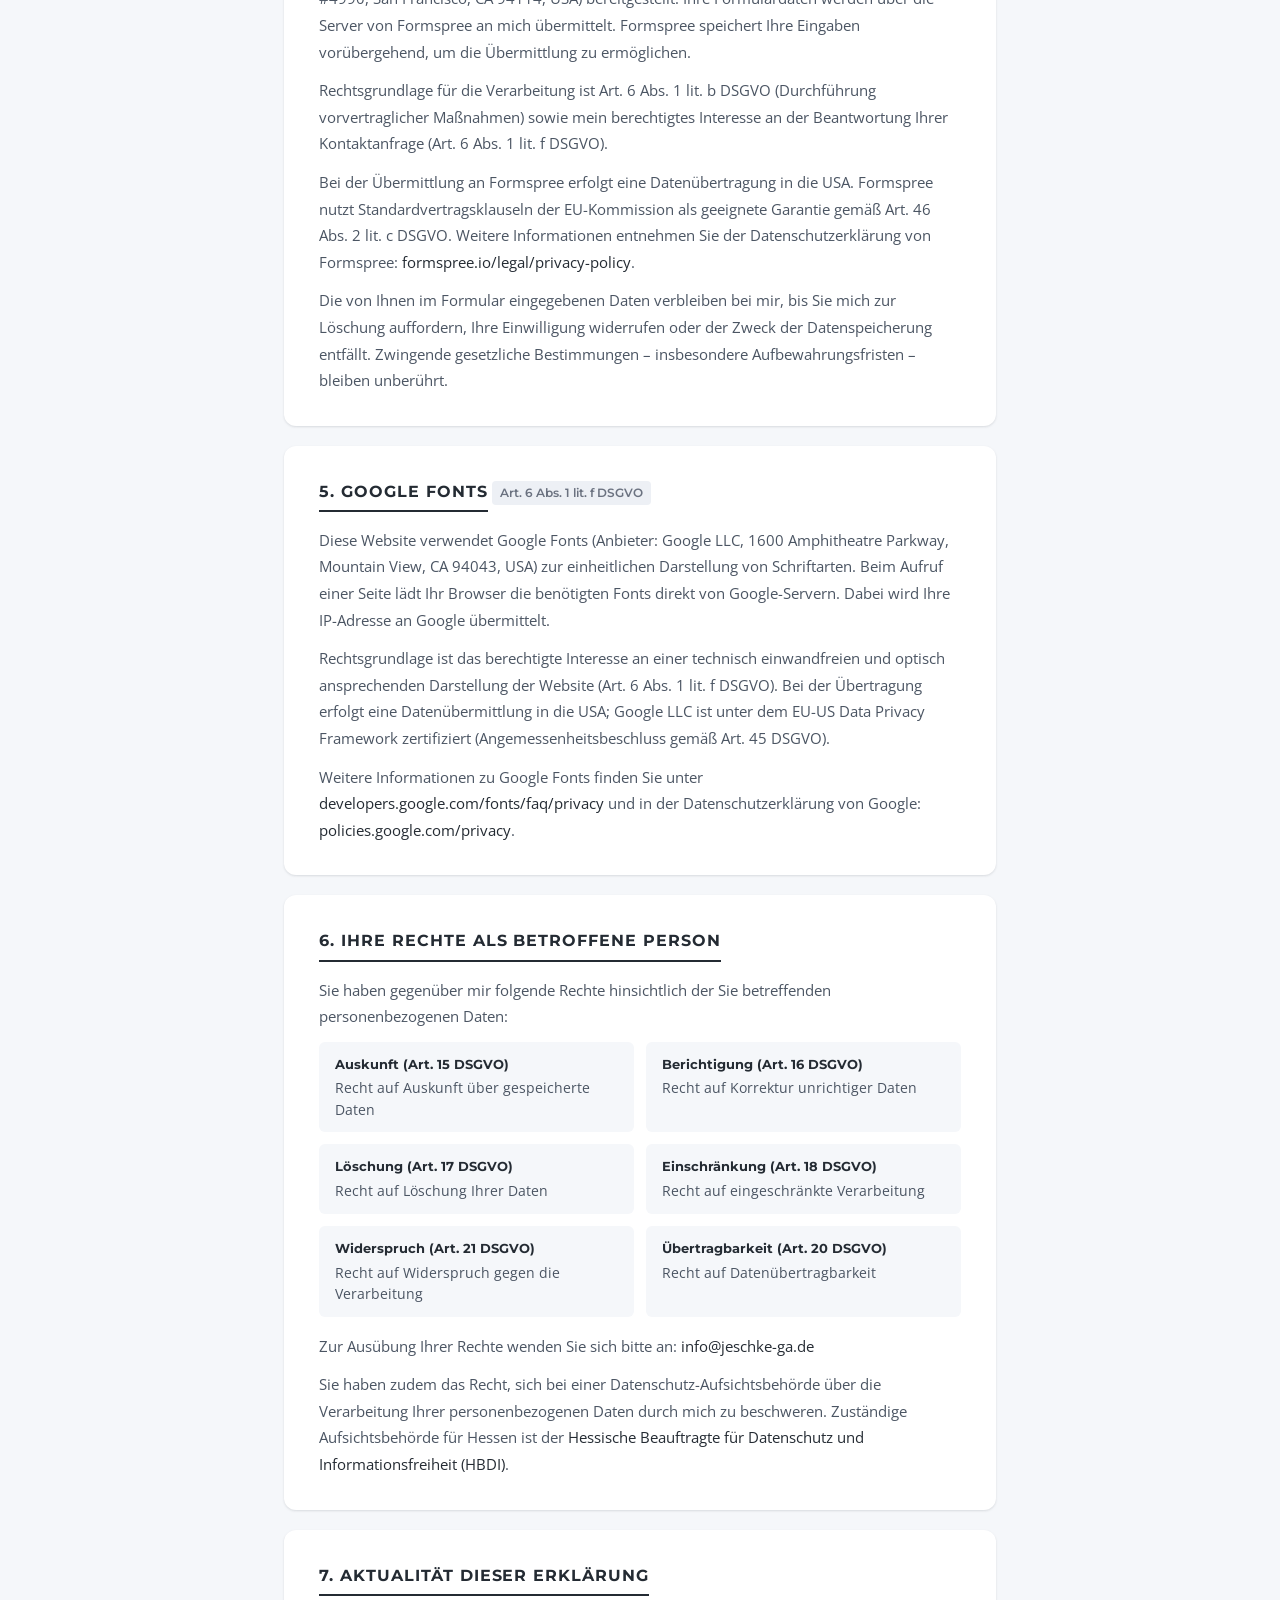
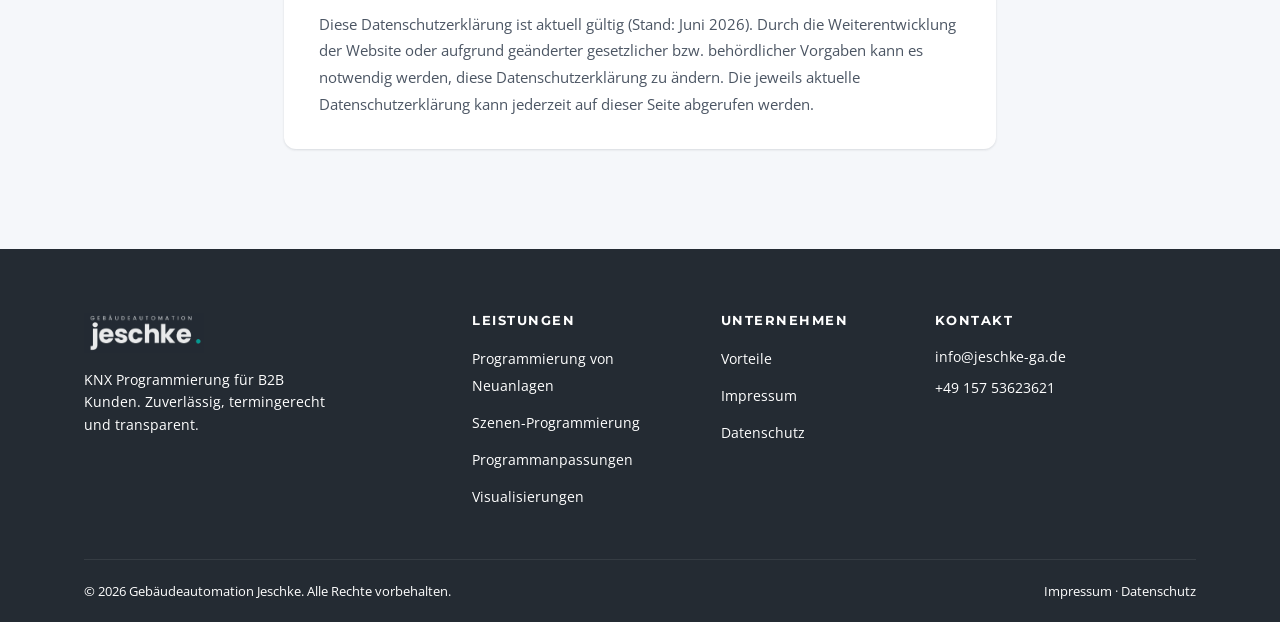
==== commit ff5e981d: "Update logos: light variant in mobile drawer, new dark logo file The dark logo is white type on an o" ====
--- a/datenschutz.html
+++ b/datenschutz.html
@@ -138,7 +138,7 @@
     <nav class="navbar scrolled" id="navbar">
         <div class="nav-container">
             <a href="index.html" class="nav-logo">
-                <img src="assets/Firmenlogo_dunkel.png?v=3" alt="Gebäudeautomation Jeschke">
+                <img src="assets/Firmenlogo_dunkel.png?v=6" alt="Gebäudeautomation Jeschke">
             </a>
             <div class="nav-actions">
                 <a href="kundenprojekte.html" class="nav-btn-ghost">Kundenprojekte</a>
@@ -152,7 +152,7 @@
     <div class="nav-overlay" id="navOverlay"></div>
     <div class="nav-drawer" id="navDrawer">
         <div class="nav-drawer-header">
-            <img src="assets/Firmenlogo_dunkel.png?v=3" alt="Gebäudeautomation Jeschke" class="nav-drawer-logo">
+            <img src="assets/Logo_hell_v5.png?v=6" alt="Gebäudeautomation Jeschke" class="nav-drawer-logo">
             <button class="nav-drawer-close" id="navClose" aria-label="Menü schließen">✕</button>
         </div>
         <nav class="nav-drawer-links">
@@ -275,7 +275,7 @@
         <div class="container">
             <div class="footer-grid">
                 <div class="footer-brand">
-                    <img src="assets/Firmenlogo_dunkel.png?v=3" alt="Gebäudeautomation Jeschke" class="footer-logo">
+                    <img src="assets/Firmenlogo_dunkel.png?v=6" alt="Gebäudeautomation Jeschke" class="footer-logo">
                     <p>KNX Programmierung für B2B Kunden. Zuverlässig, termingerecht und transparent.</p>
                 </div>
                 <div class="footer-links">
